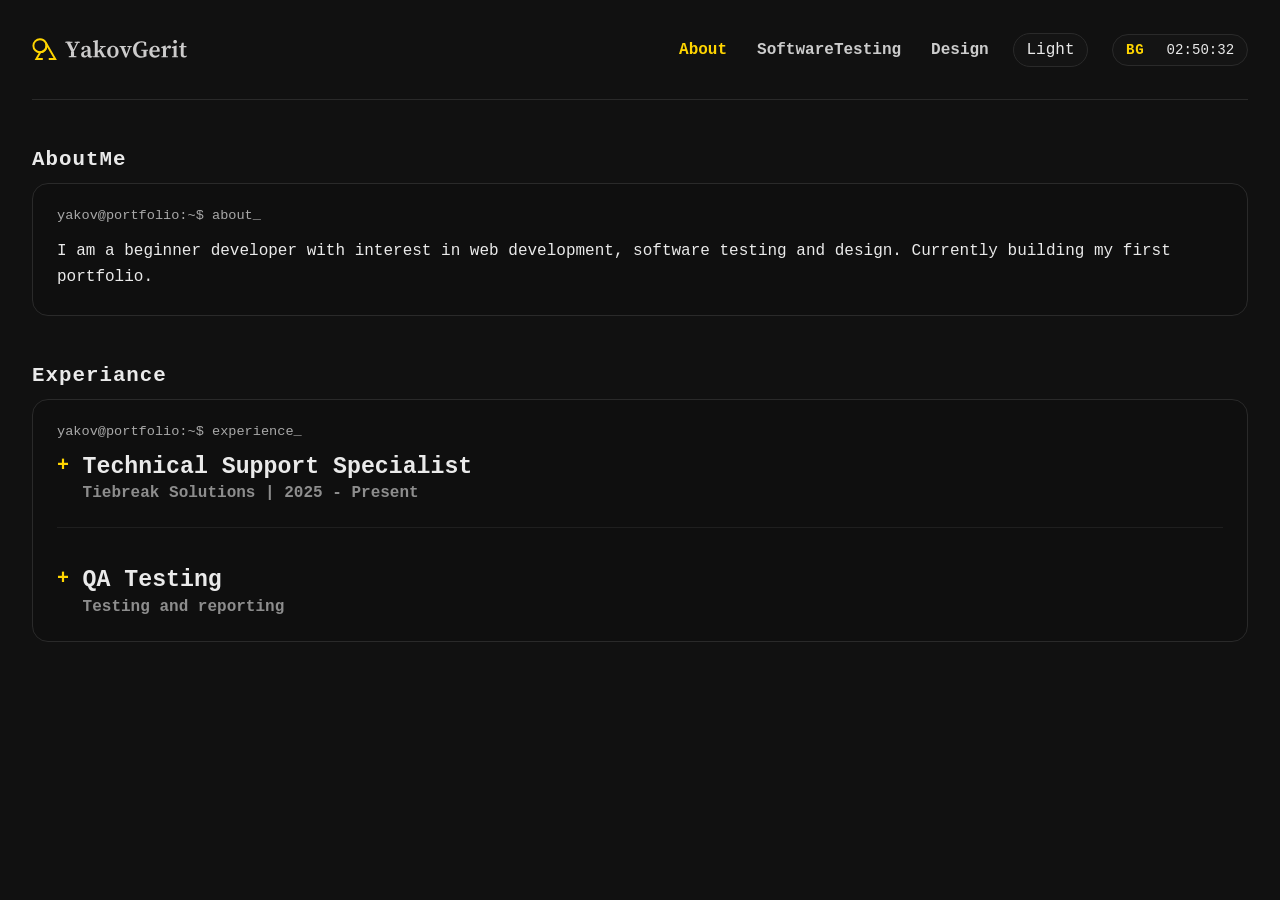
==== index.html @ 54dcd100 "Fix mobile header dropdown breakpoint" ====
<!DOCTYPE html>
<html lang="en">
<head>
    <meta charset="UTF-8">
    <meta name="viewport" content="width=device-width, initial-scale=1.0">
    <title>Yakov Gerrit</title>
    <link rel="stylesheet" href="style.css">
</head>

<body>

<div class="container">

<header>
    <a href="index.html" class="logo" aria-label="Yakov Gerrit home">
        <img src="Logo1.svg" alt="Yakov Gerrit logo" data-theme-logo data-dark-logo="Logo1.svg" data-light-logo="Logo2.svg">
    </a>

    <button class="menu-toggle" type="button" data-menu-toggle aria-expanded="false" aria-label="Open menu">
        <span></span>
        <span></span>
        <span></span>
    </button>

    <nav data-mobile-nav>
        <a href="index.html" class="is-active">About</a>
        <a href="softwaretesting.html">SoftwareTesting</a>
        <a href="#">Design</a>
        <button class="theme-toggle nav-theme-toggle" type="button" data-theme-toggle aria-label="Toggle light mode">Light</button>
    </nav>

    <button class="theme-toggle desktop-theme-toggle" type="button" data-theme-toggle aria-label="Toggle light mode">Light</button>

    <div class="header-clock" data-bulgaria-clock>
        <span class="clock-label">BG</span>
        <span class="clock-time">--:--:--</span>
    </div>
</header>


<section class="about">
    <h2>AboutMe</h2>

    <div class="card">
        <p>
            I am a beginner developer with interest in web development,
            software testing and design. Currently building my first portfolio.
        </p>
    </div>
</section>


<section class="experience">
    <h2>Experiance</h2>

    <div class="card">
        <div class="exp-item">
            <div class="exp-header">
                <span class="exp-toggle">+</span>
                <div class="exp-heading">
                    <div class="exp-role">Technical Support Specialist</div>
                    <div class="exp-meta">Tiebreak Solutions | 2025 - Present</div>
                </div>
            </div>
            <div class="exp-content">
                <p>Worked on UI improvements</p>
                <p>Used HTML, CSS, JavaScript</p>
            </div>
        </div>

        <div class="exp-item">
            <div class="exp-header">
                <span class="exp-toggle">+</span>
                <div class="exp-heading">
                    <div class="exp-role">QA Testing</div>
                    <div class="exp-meta">Testing and reporting</div>
                </div>
            </div>
            <div class="exp-content">
                <p>Manual and automated testing</p>
                <p>Bug tracking and reporting</p>
            </div>
        </div>

    </div>
</section>

</div>

<script src="script.js"></script>

</body>
</html>
---- style.css ----
/* THEME */

:root{
    --bg:#111;
    --text:#eaeaea;
    --text-soft:#ccc;
    --accent:#ffd500;
    --border:#2a2a2a;
    --border-soft:#1f1f1f;
    --surface:#0f0f0f;
    --surface-2:#101010;
    --surface-3:#121212;
    --surface-4:#131313;
    --surface-5:#141414;
    --surface-6:#151515;
    --surface-7:#16191f;
    --overlay:rgba(0, 0, 0, 0.75);
    --clock-text:#cfcfcf;
    --repo-soft:#d6d6d6;
    --repo-muted:#8d8d8d;
    --code-text:#b8bec9;
    --code-line:#5f6673;
    --code-comment:#6a717d;
}

body.light-mode{
    --bg:#f7f5ef;
    --text:#171717;
    --text-soft:#3f3f3f;
    --accent:#ff9100;
    --border:#d8d1c3;
    --border-soft:#e5ddd0;
    --surface:#ffffff;
    --surface-2:#fffdf8;
    --surface-3:#f1e8da;
    --surface-4:#faf6ee;
    --surface-5:#f6f1e8;
    --surface-6:#f3ede2;
    --surface-7:#f1eadf;
    --overlay:rgba(245, 240, 230, 0.55);
    --clock-text:#3d3d3d;
    --repo-soft:#3b3b3b;
    --repo-muted:#666;
    --code-text:#2c2c2c;
    --code-line:#8b8b8b;
    --code-comment:#7a7a7a;
}

/* BODY */

body{
    font-family:"Courier New", monospace;
    background:var(--bg);
    color:var(--text);
    margin:0;
}

/* CONTAINER */

.container{
    max-width:1286px;
    margin:0 auto;
    padding:2rem;
}

/* TYPOGRAPHY */

h2{
    font-size:1.3rem;
    margin-bottom:0.75rem;
    letter-spacing:0.0625rem;
}

p{
    font-size:1rem;
    line-height:1.6;
}

/* HEADER */

header{
    display:grid;
    grid-template-columns:auto 1fr auto auto;
    align-items:center;
    gap:1rem 1.5rem;
    margin-bottom:3rem;
    padding-bottom:2rem;
    border-bottom:1px solid var(--border);
    position:relative;
}

.logo{
    display:inline-flex;
    align-items:center;
    text-decoration:none;
}

.logo img{
    display:block;
    width:14rem;
    max-width:70%;
    height:auto;
}

.nav-theme-toggle{
    display:none;
}

.desktop-theme-toggle{
    display:inline-flex;
    justify-self:end;
}

.menu-toggle{
    display:none;
    padding:0.65rem;
    border:1px solid var(--border);
    border-radius:999px;
    background:var(--surface-5);
    color:var(--text);
    font:inherit;
    cursor:pointer;
    flex-direction:column;
    gap:0.22rem;
}

.menu-toggle:hover{
    color:var(--accent);
}

.menu-toggle span{
    display:block;
    width:1rem;
    height:1.5px;
    background:currentColor;
    border-radius:999px;
}

/* NAVIGATION */

nav{
    display:flex;
    align-items:center;
    justify-self:end;
}

nav a{
    margin-left:1.875rem;
    text-decoration:none;
    color:var(--text-soft);
    font-weight:bold;
    position:relative;
    transition:color 0.2s ease;
}

nav a:hover{
    color:var(--accent);
}

nav a.is-active{
    color:var(--accent);
}

nav a::after{
    content:"";
    position:absolute;
    left:0;
    bottom:-4px;
    width:0%;
    height:2px;
    background:#ffd500;
    background:var(--accent);
    transition:width 0.2s ease;
}

nav a:hover::after{
    width:100%;
}

.header-clock{
    display:inline-flex;
    align-items:center;
    gap:0.6rem;
    padding:0.45rem 0.8rem;
    border:1px solid var(--border);
    border-radius:999px;
    background:var(--surface-5);
    color:var(--clock-text);
    font-size:0.88rem;
    white-space:nowrap;
    justify-self:end;
}

.clock-label{
    color:var(--accent);
    font-weight:bold;
    letter-spacing:0.05rem;
}

.clock-time{
    color:var(--text);
    min-width:5rem;
    text-align:right;
}

.theme-toggle{
    padding:0.45rem 0.8rem;
    border:1px solid var(--border);
    border-radius:999px;
    background:var(--surface-5);
    color:var(--text);
    font:inherit;
    cursor:pointer;
}

.theme-toggle:hover{
    color:var(--accent);
}

/* SECTIONS */

section{
    margin-bottom:3rem;
}

/* CARD (TERMINAL STYLE) */

.card{
    background:var(--surface);
    color:var(--text);
    padding:1.5rem;
    border-radius:1rem;
    width:100%;
    box-sizing:border-box;
    border:1px solid var(--border);
    position:relative;
}

.testing-projects .card{
    background-image:
        radial-gradient(circle at 14% 18%, color-mix(in srgb, var(--accent) 14%, transparent), transparent 22%),
        radial-gradient(circle at 82% 24%, color-mix(in srgb, var(--accent) 10%, transparent), transparent 20%),
        radial-gradient(circle at 68% 82%, color-mix(in srgb, var(--accent) 8%, transparent), transparent 24%),
        linear-gradient(color-mix(in srgb, var(--text) 7%, transparent) 1px, transparent 1px),
        linear-gradient(90deg, color-mix(in srgb, var(--text) 7%, transparent) 1px, transparent 1px);
    background-size:auto, auto, auto, 2.6rem 2.6rem, 2.6rem 2.6rem;
    background-position:0 0, 0 0, 0 0, 0 0, 0 0;
    background-repeat:no-repeat, no-repeat, no-repeat, repeat, repeat;
}

/* TERMINAL DOTS */

.about .card::before,
.experience .card::before,
.terminal-card .card::before{
    display:block;
    color:color-mix(in srgb, var(--text) 70%, transparent);
    font-size:0.85rem;
    margin-bottom:1rem;
}

.about .card::before{
    content:"yakov@portfolio:~$ about";
}

.about .card::after,
.experience .card::after,
.terminal-card .card::after{
    content:"_";
    position:absolute;
    top:1.5rem;
    color:color-mix(in srgb, var(--text) 70%, transparent);
    font-size:0.85rem;
    line-height:1;
    animation:blink-cursor 0.9s steps(1) infinite;
}

.about .card::after{
    left:calc(1.5rem + 24ch);
}

.experience .card::before{
    content:"yakov@portfolio:~$ experience";
}

.experience .card::after{
    left:calc(1.5rem + 29ch);
}

.testing-intro .card::before{
    content:"yakov@portfolio:~$ software-testing";
}

.testing-intro .card::after{
    left:calc(1.5rem + 35ch);
}

.testing-focus .card::before{
    content:"yakov@portfolio:~$ focus";
}

.testing-focus .card::after{
    left:calc(1.5rem + 24ch);
}

.testing-projects .card::before{
    content:"yakov@portfolio:~$ test-projects";
}

.testing-projects .card::after{
    left:calc(1.5rem + 32ch);
}

@keyframes blink-cursor{
    0%, 49%{
        opacity:1;
    }

    50%, 100%{
        opacity:0;
    }
}
/* FIX TEXT SPACING */

.card p{
    margin:0;
}

.card p + p{
    margin-top:0.4rem;
}

/* EXPERIENCE */

.exp-header{
    display:flex;
    align-items:flex-start;
    gap:0.85rem;
    cursor:pointer;
    font-weight:bold;
    margin-top:1rem;
    transition:color 0.2s ease;
}

.exp-header:hover{
    color:var(--accent);
}

.exp-item + .exp-item{
    margin-top:1.5rem;
    padding-top:1.5rem;
    border-top:1px solid var(--border-soft);
}

.testing-projects .exp-item + .exp-item{
    border-top:none;
}

.exp-toggle{
    color:var(--accent);
    font-size:1.25rem;
    line-height:1.1;
    min-width:0.75rem;
}

.exp-heading{
    min-width:0;
}

.exp-role{
    font-size:1.45rem;
    line-height:1.1;
}

.exp-meta{
    margin-top:0.25rem;
    color:var(--repo-muted);
    font-size:1rem;
    line-height:1.2;
}

.exp-content{
    display:none;
    margin-top:0.75rem;
    padding-left:1.6rem;
    font-size:1.05rem;
    color:var(--text-soft);
}

.exp-content p + p{
    margin-top:0.15rem;
}

.exp-item.is-open .exp-content{
    display:block;
}

.info-block + .info-block{
    margin-top:1.25rem;
    padding-top:1.25rem;
    border-top:1px solid #1f1f1f;
}

.info-title{
    color:var(--accent);
    font-size:1.15rem;
    margin-bottom:0.45rem;
    font-weight:bold;
}

.repo-showcase{
    margin-top:0.5rem;
    margin-bottom:2rem;
    border:1px solid var(--border);
    border-radius:0.9rem;
    overflow:hidden;
    background:var(--surface-2);
}


.repo-topbar{
    display:flex;
    justify-content:space-between;
    align-items:center;
    gap:1rem;
    padding:1rem 1.15rem;
    border-bottom:1px solid var(--border-soft);
    background:var(--surface-6);
}

.repo-name{
    font-size:1.15rem;
    font-weight:bold;
    color:var(--accent);
}

.repo-visibility{
    color:var(--repo-muted);
    border:1px solid var(--border);
    border-radius:999px;
    padding:0.2rem 0.65rem;
    font-size:0.8rem;
    text-transform:uppercase;
}

.repo-description,
.repo-tags,
.repo-stats,
.repo-files,
.repo-readme{
    padding-left:1.15rem;
    padding-right:1.15rem;
}

.repo-description{
    margin-top:1rem;
    padding-top:0.85rem;
    padding-bottom:0.45rem;
    color:var(--repo-soft);
}

.repo-tags{
    display:flex;
    flex-wrap:wrap;
    gap:0.55rem;
    margin-top:1rem;
}

.repo-tags span{
    padding:0.28rem 0.7rem;
    border-radius:999px;
    background:var(--surface-5);
    color:#b9b9b9;
    border:1px solid var(--border);
    font-size:0.82rem;
}

.repo-stats{
    display:flex;
    flex-wrap:wrap;
    gap:1rem;
    margin-top:1rem;
    padding-bottom:1rem;
    color:var(--repo-muted);
    border-bottom:1px solid var(--border-soft);
    font-size:0.9rem;
}

.repo-files-title{
    color:var(--text);
    font-weight:bold;
    margin-bottom:0.85rem;
}

.repo-files{
    padding-top:1rem;
    padding-bottom:1rem;
}

.repo-file-group + .repo-file-group{
    margin-top:1rem;
    padding-top:1rem;
    border-top:1px solid var(--border-soft);
}

.repo-file-group-title{
    color:var(--repo-muted);
    font-size:0.82rem;
    text-transform:uppercase;
    letter-spacing:0.06rem;
    margin-bottom:0.65rem;
}

.repo-file-row{
    display:flex;
    justify-content:space-between;
    align-items:flex-start;
    gap:1rem;
    width:100%;
    padding:0.75rem 0;
    border-top:1px solid var(--border-soft);
    background:none;
    color:inherit;
    font:inherit;
    text-align:left;
    cursor:pointer;
    border-left:none;
    border-right:none;
    border-bottom:none;
}

.repo-file-row:first-of-type{
    border-top:none;
    padding-top:0;
}

.repo-file-row:hover .repo-file-name,
.repo-file-row:hover .repo-file-note{
    color:var(--accent);
}

.repo-file-name{
    color:var(--text);
    font-weight:bold;
}

.repo-file-note{
    color:var(--repo-muted);
    text-align:right;
}

.repo-readme{
    padding-top:1rem;
    padding-bottom:1.15rem;
    border-top:1px solid var(--border-soft);
    background:var(--surface-3);
}

.repo-readme p + p{
    margin-top:0.35rem;
}

.code-modal[hidden]{
    display:none;
}

.code-modal{
    position:fixed;
    inset:0;
    z-index:50;
}

.code-modal.is-visible .code-modal-backdrop{
    animation:modal-backdrop-in 0.22s ease-out;
}

.code-modal.is-visible .code-modal-panel{
    animation:modal-panel-in 0.26s ease-out;
}

.code-modal.is-closing .code-modal-backdrop{
    animation:modal-backdrop-out 0.2s ease-in forwards;
}

.code-modal.is-closing .code-modal-panel{
    animation:modal-panel-out 0.22s ease-in forwards;
}

.code-modal-backdrop{
    position:absolute;
    inset:0;
    background:var(--overlay);
    backdrop-filter:blur(3px);
}

.code-modal-panel{
    position:relative;
    z-index:1;
    width:min(1286px, calc(100vw - 2rem));
    max-height:calc(100vh - 2rem);
    margin:1rem auto;
    background:var(--surface-2);
    border:1px solid var(--border);
    border-radius:1rem;
    overflow:hidden;
    display:flex;
    flex-direction:column;
    box-shadow:0 1.5rem 4rem rgba(0, 0, 0, 0.45);
}

@keyframes modal-backdrop-in{
    from{
        opacity:0;
    }

    to{
        opacity:1;
    }
}

@keyframes modal-panel-in{
    from{
        opacity:0;
        transform:translateY(16px) scale(0.985);
    }

    to{
        opacity:1;
        transform:translateY(0) scale(1);
    }
}

@keyframes modal-backdrop-out{
    from{
        opacity:1;
    }

    to{
        opacity:0;
    }
}

@keyframes modal-panel-out{
    from{
        opacity:1;
        transform:translateY(0) scale(1);
    }

    to{
        opacity:0;
        transform:translateY(14px) scale(0.985);
    }
}

.code-modal-header{
    display:flex;
    justify-content:space-between;
    align-items:flex-start;
    gap:1rem;
    padding:1rem 1.15rem;
    border-bottom:1px solid var(--border-soft);
    background:var(--surface-4);
}

.code-modal-kicker{
    color:#7f7f7f;
    font-size:0.78rem;
    text-transform:uppercase;
    letter-spacing:0.08rem;
}

.code-modal-title{
    margin:0.25rem 0 0;
    font-size:1.05rem;
}

.code-modal-close{
    min-width:2.25rem;
    height:2.25rem;
    border-radius:0.6rem;
    border:1px solid var(--border);
    background:var(--surface-6);
    color:var(--text);
    cursor:pointer;
    font:inherit;
}

.code-modal-close:hover{
    color:var(--accent);
    border-color:#4a4a4a;
}

.code-modal-body{
    overflow:auto;
}

.code-modal-main{
    overflow:auto;
    background:var(--surface-2);
}

.code-modal-filebar{
    padding:0.75rem 1.15rem;
    border-bottom:1px solid var(--border-soft);
    color:var(--repo-muted);
    background:var(--surface-7);
    font-size:0.9rem;
}

.code-modal-code{
    padding:0.75rem 0;
    font-family:"Consolas","Courier New",monospace;
    tab-size:4;
    font-size:0.93rem;
}

.code-line{
    display:grid;
    grid-template-columns:2.8rem 1fr;
    gap:1rem;
    padding:0 1.15rem;
    min-height:1.7rem;
    white-space:pre;
}

.code-line-number{
    color:var(--code-line);
    text-align:right;
    user-select:none;
}

.code-line-text{
    color:var(--code-text);
}

.code-token-keyword{
    color:#c586c0;
}

.code-token-type{
    color:#4fc1ff;
}

.code-token-string{
    color:#6a9955;
}

.code-token-comment{
    color:var(--code-comment);
}

.code-token-annotation{
    color:#d7ba7d;
}

.code-token-method{
    color:#4aa5f0;
}

.code-token-number{
    color:#b5cea8;
}

.code-token-xml-tag{
    color:#d19a66;
}

.code-token-xml-attr{
    color:#9cdcfe;
}

.code-token-xml-value{
    color:#ce9178;
}

@media (max-width: 900px){
    .container{
        padding:1.25rem;
    }

    header{
        grid-template-columns:auto 1fr auto;
        align-items:center;
        gap:0.9rem 1rem;
        margin-bottom:2.25rem;
        padding-bottom:1.2rem;
    }

    .logo img{
        width:9.8rem;
        max-width:100%;
    }

    .menu-toggle{
        display:inline-flex;
        align-items:center;
        justify-content:center;
        grid-column:3;
        grid-row:1;
        justify-self:end;
        min-width:2.8rem;
        min-height:2.8rem;
    }

    nav{
        display:none;
        flex-direction:column;
        align-items:flex-start;
        gap:0.4rem;
        padding:0.85rem;
        border:1px solid var(--border);
        border-radius:1.1rem;
        background:var(--surface);
        position:absolute;
        top:calc(100% + 0.55rem);
        left:0;
        right:0;
        width:auto;
        max-width:100%;
        justify-self:stretch;
        z-index:30;
        box-shadow:0 1rem 2.5rem rgba(0, 0, 0, 0.22);
        backdrop-filter:blur(10px);
    }

    nav.is-open{
        display:flex;
    }

    nav a{
        margin-left:0;
        width:100%;
        padding:0.65rem 0.75rem;
        border-radius:0.8rem;
        background:transparent;
        transition:background 0.2s ease, color 0.2s ease;
    }

    nav a:hover,
    nav a:focus-visible{
        background:var(--surface-5);
    }

    .header-clock,
    .nav-theme-toggle{
        font-size:0.82rem;
    }

    .header-clock{
        grid-column:1 / -1;
        grid-row:2;
        justify-self:start;
    }

    .nav-theme-toggle{
        display:inline-flex;
        align-items:center;
        justify-content:center;
        margin-top:0.3rem;
        margin-left:0;
    }

    .desktop-theme-toggle{
        display:none;
    }

    h2{
        font-size:1.2rem;
    }

    .exp-role{
        font-size:1.25rem;
    }

    .exp-header{
        gap:0.75rem;
    }

    .repo-file-row{
        gap:0.75rem;
    }

    .repo-file-note{
        max-width:48%;
    }

    .repo-topbar{
        gap:0.85rem;
    }

    .repo-description,
    .repo-tags,
    .repo-stats,
    .repo-files,
    .repo-readme{
        padding-left:1rem;
        padding-right:1rem;
    }

    .code-modal-panel{
        width:calc(100vw - 1rem);
        max-height:calc(100vh - 1rem);
        margin:0.5rem auto;
        border-radius:0.9rem;
    }
}

@media (max-width: 640px){
    .container{
        padding:1rem 0.85rem;
    }

    h2{
        font-size:1.15rem;
    }

    p{
        font-size:0.95rem;
    }

    header{
        margin-bottom:2rem;
        padding-bottom:1rem;
    }

    nav{
        top:calc(100% + 0.5rem);
        padding:0.8rem;
    }

    nav a{
        font-size:0.92rem;
    }

    .nav-theme-toggle,
    .header-clock{
        padding:0.42rem 0.72rem;
    }

    .card{
        padding:1.1rem;
    }

    section{
        margin-bottom:2rem;
    }

    .about .card::before,
    .experience .card::before,
    .terminal-card .card::before{
        font-size:0.78rem;
        margin-bottom:0.85rem;
    }

    .about .card::after,
    .experience .card::after,
    .terminal-card .card::after{
        display:none;
    }

    .about .card::after{
        left:calc(1.1rem + 24ch);
    }

    .experience .card::after{
        left:calc(1.1rem + 29ch);
    }

    .testing-intro .card::after{
        left:calc(1.1rem + 35ch);
    }

    .testing-focus .card::after{
        left:calc(1.1rem + 24ch);
    }

    .testing-projects .card::after{
        left:calc(1.1rem + 32ch);
    }

    .repo-topbar{
        flex-direction:column;
        align-items:flex-start;
    }

    .repo-description,
    .repo-tags,
    .repo-stats,
    .repo-files,
    .repo-readme{
        padding-left:0.9rem;
        padding-right:0.9rem;
    }

    .repo-stats{
        gap:0.55rem;
        flex-direction:column;
        font-size:0.86rem;
    }

    .repo-file-row{
        flex-direction:column;
        align-items:flex-start;
        padding:0.65rem 0;
    }

    .repo-file-note{
        max-width:none;
        text-align:left;
    }

    .exp-header{
        gap:0.65rem;
    }

    .exp-content{
        padding-left:1.2rem;
        font-size:0.98rem;
    }

    .code-modal-header{
        padding:0.85rem 0.9rem;
    }

    .code-modal-title{
        font-size:0.98rem;
    }

    .code-modal-close{
        min-width:2rem;
        height:2rem;
    }

    .code-modal-filebar{
        padding:0.65rem 0.9rem;
        font-size:0.82rem;
    }

    .code-modal-code{
        font-size:0.82rem;
    }

    .code-line{
        grid-template-columns:2.2rem 1fr;
        gap:0.75rem;
        padding:0 0.8rem;
    }
}

@media (max-width: 480px){
    .container{
        padding:0.85rem 0.7rem 1.2rem;
    }

    .logo img{
        width:8.4rem;
    }

    .menu-toggle{
        min-width:2.55rem;
        min-height:2.55rem;
        padding:0.55rem;
    }

    nav{
        border-radius:0.85rem;
    }

    h2{
        font-size:1.05rem;
        letter-spacing:0.04rem;
    }

    p{
        font-size:0.92rem;
        line-height:1.55;
    }

    .exp-role{
        font-size:1.08rem;
    }

    .exp-meta{
        font-size:0.9rem;
    }

    .repo-name{
        font-size:1rem;
    }

    .repo-tags{
        gap:0.45rem;
    }

    .repo-tags span{
        font-size:0.75rem;
        padding:0.24rem 0.58rem;
    }

    .repo-files-title{
        margin-bottom:0.7rem;
    }

    .repo-file-group-title{
        font-size:0.76rem;
    }

    .code-modal-panel{
        width:calc(100vw - 0.5rem);
        max-height:calc(100vh - 0.5rem);
        margin:0.25rem auto;
        border-radius:0.7rem;
    }

    .code-modal-body{
        max-height:calc(100vh - 8rem);
    }

    .code-modal-code{
        font-size:0.76rem;
    }

    .code-line{
        grid-template-columns:2rem 1fr;
        gap:0.6rem;
        padding:0 0.65rem;
    }
}
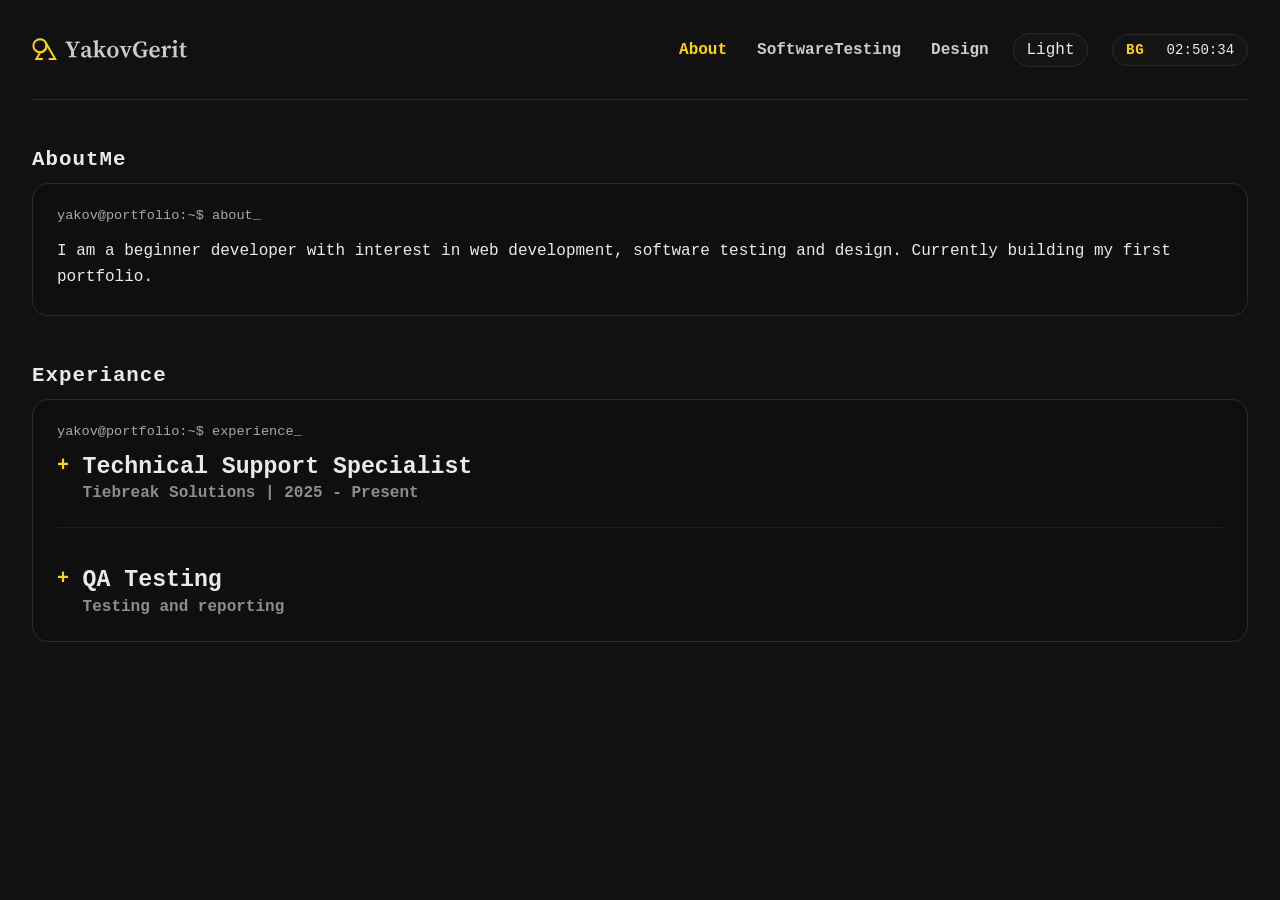
==== commit 221eba48: "Bust cached assets for live site" ====
--- a/index.html
+++ b/index.html
@@ -4,7 +4,7 @@
     <meta charset="UTF-8">
     <meta name="viewport" content="width=device-width, initial-scale=1.0">
     <title>Yakov Gerrit</title>
-    <link rel="stylesheet" href="style.css">
+    <link rel="stylesheet" href="style.css?v=20260405">
 </head>
 
 <body>
@@ -87,7 +87,7 @@
 
 </div>
 
-<script src="script.js"></script>
+<script src="script.js?v=20260405"></script>
 
 </body>
 </html>
--- a/style.css
+++ b/style.css
@@ -860,8 +860,8 @@
         margin-left:0;
     }
 
-    .desktop-theme-toggle{
-        display:none;
+    header > .desktop-theme-toggle{
+        display:none !important;
     }
 
     h2{
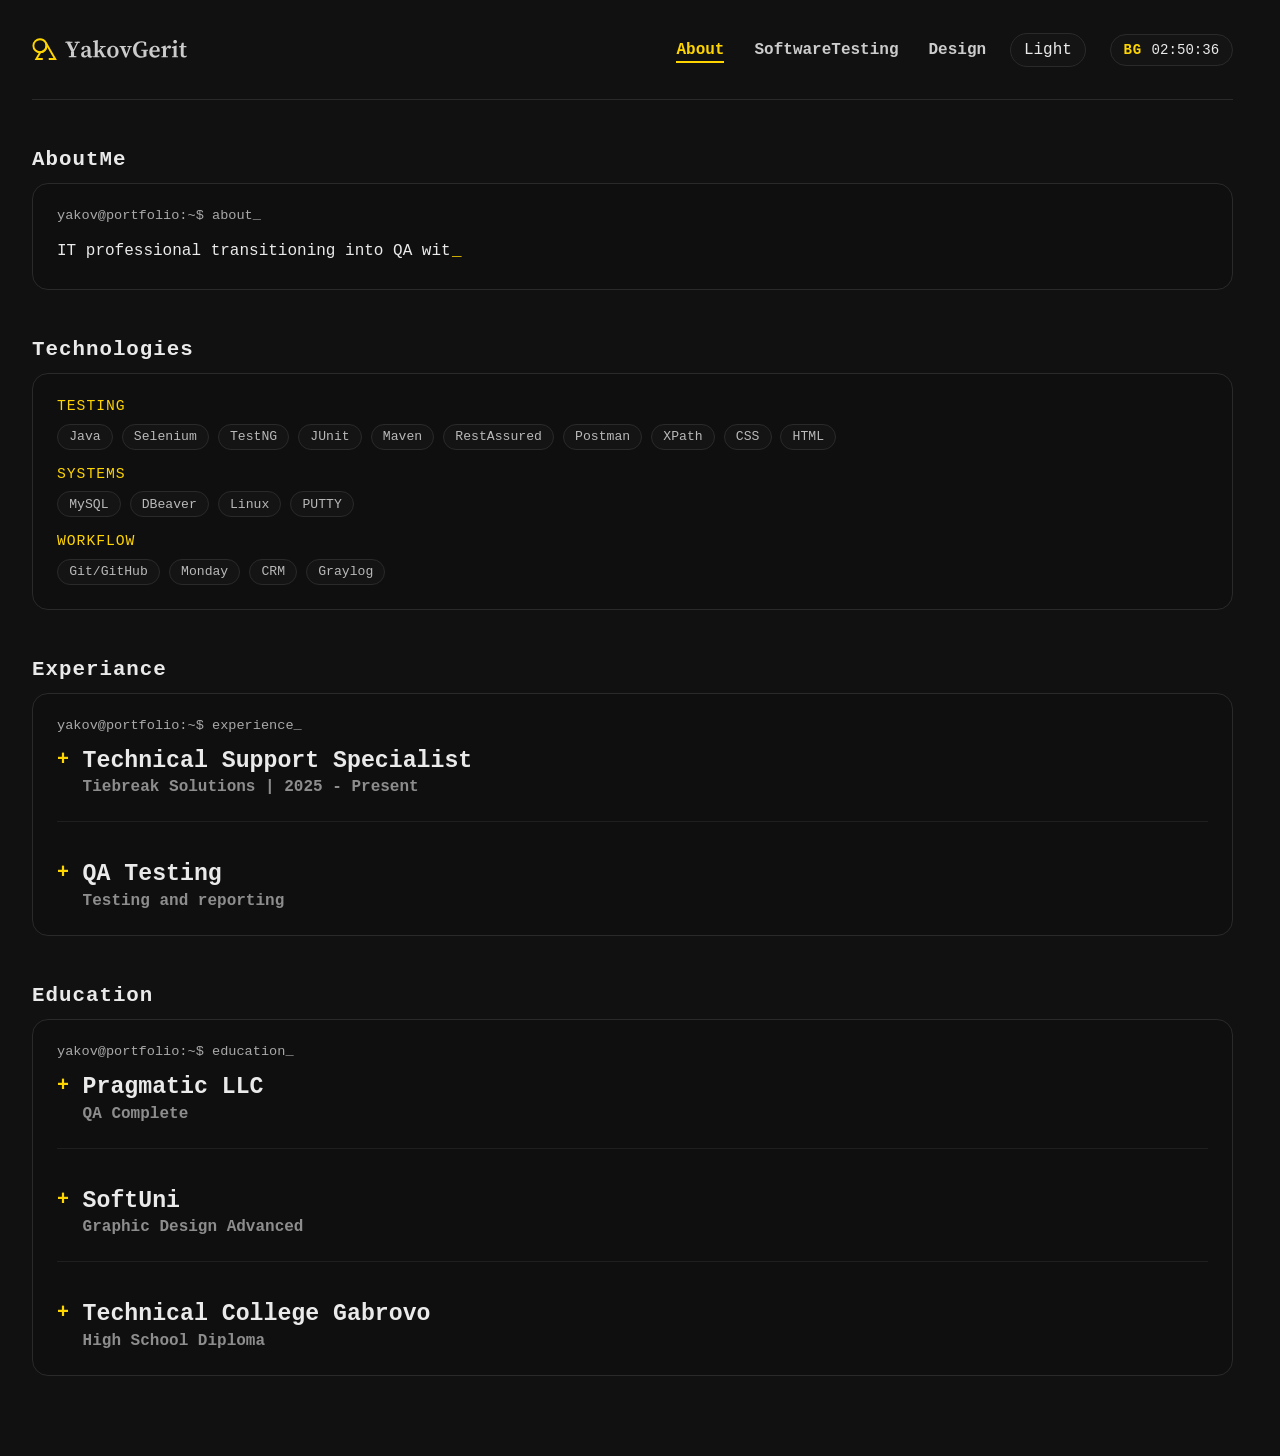
==== commit 3a22c9ff: "Add bunch of stuff" ====
--- a/index.html
+++ b/index.html
@@ -25,7 +25,7 @@
     <nav data-mobile-nav>
         <a href="index.html" class="is-active">About</a>
         <a href="softwaretesting.html">SoftwareTesting</a>
-        <a href="#">Design</a>
+        <a href="design.html">Design</a>
         <button class="theme-toggle nav-theme-toggle" type="button" data-theme-toggle aria-label="Toggle light mode">Light</button>
     </nav>
 
@@ -43,9 +43,51 @@
 
     <div class="card">
         <p>
-            I am a beginner developer with interest in web development,
-            software testing and design. Currently building my first portfolio.
+            IT professional transitioning into QA with a strong focus on system thinking, root cause analysis, and improving reliability through better testing practices.
+
         </p>
+    </div>
+</section>
+
+<section class="technologies">
+    <h2>Technologies</h2>
+
+    <div class="card">
+        <div class="tech-group">
+            <div class="tech-label">Testing</div>
+            <div class="tech-tags">
+                <span>Java</span>
+                <span>Selenium</span>
+                <span>TestNG</span>
+                <span>JUnit</span>
+                <span>Maven</span>
+                <span>RestAssured</span>
+                <span>Postman</span>
+                <span>XPath</span>
+                <span>CSS</span>
+                <span>HTML</span>
+            </div>
+        </div>
+
+        <div class="tech-group">
+            <div class="tech-label">Systems</div>
+            <div class="tech-tags">
+                <span>MySQL</span>
+                <span>DBeaver</span>
+                <span>Linux</span>
+                <span>PUTTY</span>
+            </div>
+        </div>
+
+        <div class="tech-group">
+            <div class="tech-label">Workflow</div>
+            <div class="tech-tags">
+                <span>Git/GitHub</span>
+                <span>Monday</span>
+                <span>CRM</span>
+                <span>Graylog</span>
+            </div>
+        </div>
     </div>
 </section>
 
@@ -63,8 +105,16 @@
                 </div>
             </div>
             <div class="exp-content">
-                <p>Worked on UI improvements</p>
-                <p>Used HTML, CSS, JavaScript</p>
+                <ul class="exp-list">
+                    <li>Restructured issue escalation process to the dev team using a more technical, structured approach.</li>
+                    <li>Improved clarity and quality of bug reports, helping drive faster resolution cycles.</li>
+                    <li>Created onboarding documentation for new team members, reducing ramp-up time.</li>
+                    <li>Optimized ticket handling by prioritizing issues based on impact and urgency.</li>
+                    <li>Distributed workload across the team to improve response time and efficiency.</li>
+                    <li>Performed log analysis, system monitoring, and issue diagnosis.</li>
+                    <li>Documented reproducible steps and supported root cause analysis.</li>
+                    <li>Worked closely with QA and developers to validate fixes and retest releases.</li>
+                </ul>
             </div>
         </div>
 
@@ -85,6 +135,77 @@
     </div>
 </section>
 
+<section class="education">
+    <h2>Education</h2>
+
+    <div class="card">
+        <div class="exp-item">
+            <div class="exp-header">
+                <span class="exp-toggle">+</span>
+                <div class="exp-heading">
+                    <div class="exp-role">Pragmatic LLC</div>
+                    <div class="exp-meta">QA Complete</div>
+                </div>
+            </div>
+            <div class="exp-content">
+                <ul class="exp-list">
+                    <li>Designed and executed manual test cases based on functional and nonfunctional requirements.</li>
+                    <li>Created and ran automated UI tests using Java, Selenium, TestNG, and JUnit.</li>
+                    <li>Performed API testing using Postman and RestAssured, verifying response structures, status codes, and error handling.</li>
+                    <li>Practiced basic MySQL queries to retrieve and inspect data for testing purposes.</li>
+                    <li>Gained introductory experience with BDD concepts and Cucumber for behavior-driven testing scenarios.</li>
+                    <li>Used Linux for file navigation, viewing logs, and checking application/service status during testing.</li>
+                    <li>Logged and tracked defects using Jira.</li>
+                    <li>Applied version control through Git/GitHub for managing test scripts and documentation.</li>
+                </ul>
+                <button class="certificate-trigger" type="button" data-image-modal-target="qa-complete-certificate.jpeg" data-image-modal-label="QA Complete Certificate">
+                    <img src="qa-complete-certificate.jpeg" alt="QA Complete certificate preview">
+                    <span>Open Certificate</span>
+                </button>
+            </div>
+        </div>
+
+        <div class="exp-item">
+            <div class="exp-header">
+                <span class="exp-toggle">+</span>
+                <div class="exp-heading">
+                    <div class="exp-role">SoftUni</div>
+                    <div class="exp-meta">Graphic Design Advanced</div>
+                </div>
+            </div>
+            <div class="exp-content">
+                <p>Graphic Design Advanced</p>
+            </div>
+        </div>
+
+        <div class="exp-item">
+            <div class="exp-header">
+                <span class="exp-toggle">+</span>
+                <div class="exp-heading">
+                    <div class="exp-role">Technical College Gabrovo</div>
+                    <div class="exp-meta">High School Diploma</div>
+                </div>
+            </div>
+            <div class="exp-content">
+                <p>High School Diploma</p>
+            </div>
+        </div>
+    </div>
+</section>
+
+</div>
+
+<div class="image-modal" id="image-modal" hidden>
+    <div class="image-modal-backdrop" data-close-image-modal></div>
+    <div class="image-modal-panel" role="dialog" aria-modal="true" aria-labelledby="image-modal-title">
+        <div class="image-modal-header">
+            <h3 class="image-modal-title" id="image-modal-title">Certificate</h3>
+            <button class="image-modal-close" type="button" aria-label="Close certificate preview" data-close-image-modal>X</button>
+        </div>
+        <div class="image-modal-body">
+            <img id="image-modal-view" src="" alt="">
+        </div>
+    </div>
 </div>
 
 <script src="script.js?v=20260405"></script>
--- a/style.css
+++ b/style.css
@@ -21,13 +21,14 @@
     --code-text:#b8bec9;
     --code-line:#5f6673;
     --code-comment:#6a717d;
+    --file-icon:url("Icon_Dark.svg");
 }
 
 body.light-mode{
     --bg:#f7f5ef;
     --text:#171717;
     --text-soft:#3f3f3f;
-    --accent:#ff9100;
+    --accent:#ff7b00;
     --border:#d8d1c3;
     --border-soft:#e5ddd0;
     --surface:#ffffff;
@@ -44,6 +45,7 @@
     --code-text:#2c2c2c;
     --code-line:#8b8b8b;
     --code-comment:#7a7a7a;
+    --file-icon:url("Icon_Light.svg");
 }
 
 /* BODY */
@@ -53,6 +55,10 @@
     background:var(--bg);
     color:var(--text);
     margin:0;
+}
+
+html{
+    scrollbar-gutter:stable;
 }
 
 /* CONTAINER */
@@ -173,7 +179,12 @@
     transition:width 0.2s ease;
 }
 
-nav a:hover::after{
+nav a:hover::after,
+nav a:focus-visible::after{
+    width:0%;
+}
+
+nav a.is-active::after{
     width:100%;
 }
 
@@ -199,7 +210,7 @@
 
 .clock-time{
     color:var(--text);
-    min-width:5rem;
+    min-width:2rem;
     text-align:right;
 }
 
@@ -251,6 +262,7 @@
 /* TERMINAL DOTS */
 
 .about .card::before,
+.education .card::before,
 .experience .card::before,
 .terminal-card .card::before{
     display:block;
@@ -263,7 +275,12 @@
     content:"yakov@portfolio:~$ about";
 }
 
+.education .card::before{
+    content:"yakov@portfolio:~$ education";
+}
+
 .about .card::after,
+.education .card::after,
 .experience .card::after,
 .terminal-card .card::after{
     content:"_";
@@ -279,6 +296,10 @@
     left:calc(1.5rem + 24ch);
 }
 
+.education .card::after{
+    left:calc(1.5rem + 28ch);
+}
+
 .experience .card::before{
     content:"yakov@portfolio:~$ experience";
 }
@@ -293,6 +314,22 @@
 
 .testing-intro .card::after{
     left:calc(1.5rem + 35ch);
+}
+
+.design-intro .card::before{
+    content:"yakov@portfolio:~$ design";
+}
+
+.design-intro .card::after{
+    left:calc(1.5rem + 25ch);
+}
+
+.design-gallery .card::before{
+    content:"yakov@portfolio:~$ selected-work";
+}
+
+.design-gallery .card::after{
+    left:calc(1.5rem + 32ch);
 }
 
 .testing-focus .card::before{
@@ -328,6 +365,45 @@
 
 .card p + p{
     margin-top:0.4rem;
+}
+
+.tech-group + .tech-group{
+    margin-top:1rem;
+}
+
+.tech-label{
+    color:var(--accent);
+    font-size:0.92rem;
+    margin-bottom:0.6rem;
+    text-transform:uppercase;
+    letter-spacing:0.06rem;
+}
+
+.tech-tags{
+    display:flex;
+    flex-wrap:wrap;
+    gap:0.55rem;
+}
+
+.tech-tags span{
+    padding:0.28rem 0.7rem;
+    border-radius:999px;
+    background:var(--surface-5);
+    color:#b9b9b9;
+    border:1px solid var(--border);
+    font-size:0.82rem;
+}
+
+.typing-text{
+    white-space:pre-wrap;
+}
+
+.typing-text.is-typing::after{
+    content:"_";
+    display:inline-block;
+    margin-left:0.08rem;
+    color:var(--accent);
+    animation:blink-cursor 0.95s steps(1, end) infinite;
 }
 
 /* EXPERIENCE */
@@ -391,8 +467,51 @@
     margin-top:0.15rem;
 }
 
+.exp-list{
+    margin:0;
+    padding-left:1.2rem;
+}
+
+.exp-list li + li{
+    margin-top:0.35rem;
+}
+
 .exp-item.is-open .exp-content{
     display:block;
+}
+
+.certificate-trigger{
+    margin-top:0.9rem;
+    padding:0.7rem;
+    width:min(16rem, 100%);
+    border:1px solid var(--border);
+    border-radius:0.9rem;
+    background:var(--surface-5);
+    color:var(--text);
+    cursor:pointer;
+    display:flex;
+    flex-direction:column;
+    gap:0.6rem;
+    text-align:left;
+    font:inherit;
+}
+
+.certificate-trigger:hover{
+    border-color:color-mix(in srgb, var(--accent) 45%, var(--border));
+    color:var(--accent);
+}
+
+.certificate-trigger img{
+    display:block;
+    width:100%;
+    height:auto;
+    border-radius:0.5rem;
+    border:1px solid var(--border-soft);
+}
+
+.certificate-trigger span{
+    font-size:0.88rem;
+    font-weight:bold;
 }
 
 .info-block + .info-block{
@@ -542,11 +661,32 @@
 .repo-file-name{
     color:var(--text);
     font-weight:bold;
+    display:inline-flex;
+    align-items:center;
+    gap:0.45rem;
+    font-size:0.94rem;
 }
 
 .repo-file-note{
     color:var(--repo-muted);
     text-align:right;
+    font-size:0.9rem;
+}
+
+.repo-file-icon{
+    width:0.95rem;
+    height:0.95rem;
+    display:inline-block;
+    flex:0 0 auto;
+    background-image:var(--file-icon);
+    background-size:contain;
+    background-repeat:no-repeat;
+    background-position:center;
+    opacity:0.9;
+}
+
+.repo-file-icon-xml{
+    transform:scale(0.96);
 }
 
 .repo-readme{
@@ -560,6 +700,77 @@
     margin-top:0.35rem;
 }
 
+.design-grid{
+    display:grid;
+    grid-template-columns:repeat(12, minmax(0, 1fr));
+    gap:1rem;
+}
+
+.design-tile{
+    grid-column:span 4;
+    margin:0;
+    display:flex;
+    flex-direction:column;
+    gap:0.8rem;
+}
+
+.design-tile-large{
+    grid-column:span 8;
+}
+
+.design-tile-wide{
+    grid-column:span 8;
+}
+
+.design-art{
+    position:relative;
+    min-height:13rem;
+    border-radius:0.9rem;
+    border:1px solid var(--border);
+    overflow:hidden;
+    background:
+        linear-gradient(135deg, color-mix(in srgb, var(--accent) 16%, transparent), transparent 55%),
+        radial-gradient(circle at top right, color-mix(in srgb, var(--accent) 12%, transparent), transparent 32%),
+        linear-gradient(180deg, var(--surface-4), var(--surface-6));
+}
+
+.design-art::before{
+    content:"";
+    position:absolute;
+    inset:0;
+    background-image:
+        linear-gradient(color-mix(in srgb, var(--text) 7%, transparent) 1px, transparent 1px),
+        linear-gradient(90deg, color-mix(in srgb, var(--text) 7%, transparent) 1px, transparent 1px);
+    background-size:1.6rem 1.6rem;
+    opacity:0.55;
+}
+
+.design-art-1{
+    min-height:18rem;
+}
+
+.design-art-4{
+    min-height:11rem;
+}
+
+.design-tile figcaption{
+    display:flex;
+    justify-content:space-between;
+    gap:0.8rem;
+    align-items:flex-start;
+}
+
+.design-title{
+    color:var(--text);
+    font-weight:bold;
+}
+
+.design-note{
+    color:var(--repo-muted);
+    font-size:0.88rem;
+    text-align:right;
+}
+
 .code-modal[hidden]{
     display:none;
 }
@@ -570,27 +781,11 @@
     z-index:50;
 }
 
-.code-modal.is-visible .code-modal-backdrop{
-    animation:modal-backdrop-in 0.22s ease-out;
-}
-
-.code-modal.is-visible .code-modal-panel{
-    animation:modal-panel-in 0.26s ease-out;
-}
-
-.code-modal.is-closing .code-modal-backdrop{
-    animation:modal-backdrop-out 0.2s ease-in forwards;
-}
-
-.code-modal.is-closing .code-modal-panel{
-    animation:modal-panel-out 0.22s ease-in forwards;
-}
-
 .code-modal-backdrop{
     position:absolute;
     inset:0;
     background:var(--overlay);
-    backdrop-filter:blur(3px);
+    backdrop-filter:blur(1.5px);
 }
 
 .code-modal-panel{
@@ -608,50 +803,6 @@
     box-shadow:0 1.5rem 4rem rgba(0, 0, 0, 0.45);
 }
 
-@keyframes modal-backdrop-in{
-    from{
-        opacity:0;
-    }
-
-    to{
-        opacity:1;
-    }
-}
-
-@keyframes modal-panel-in{
-    from{
-        opacity:0;
-        transform:translateY(16px) scale(0.985);
-    }
-
-    to{
-        opacity:1;
-        transform:translateY(0) scale(1);
-    }
-}
-
-@keyframes modal-backdrop-out{
-    from{
-        opacity:1;
-    }
-
-    to{
-        opacity:0;
-    }
-}
-
-@keyframes modal-panel-out{
-    from{
-        opacity:1;
-        transform:translateY(0) scale(1);
-    }
-
-    to{
-        opacity:0;
-        transform:translateY(14px) scale(0.985);
-    }
-}
-
 .code-modal-header{
     display:flex;
     justify-content:space-between;
@@ -712,6 +863,80 @@
     font-family:"Consolas","Courier New",monospace;
     tab-size:4;
     font-size:0.93rem;
+}
+
+.image-modal[hidden]{
+    display:none;
+}
+
+.image-modal{
+    position:fixed;
+    inset:0;
+    z-index:55;
+}
+
+.image-modal-backdrop{
+    position:absolute;
+    inset:0;
+    background:var(--overlay);
+    backdrop-filter:blur(1.5px);
+}
+
+.image-modal-panel{
+    position:relative;
+    z-index:1;
+    width:min(1000px, calc(100vw - 2rem));
+    max-height:calc(100vh - 2rem);
+    margin:1rem auto;
+    background:var(--surface-2);
+    border:1px solid var(--border);
+    border-radius:1rem;
+    overflow:hidden;
+    display:flex;
+    flex-direction:column;
+}
+
+.image-modal-header{
+    display:flex;
+    justify-content:space-between;
+    align-items:center;
+    gap:1rem;
+    padding:1rem 1.15rem;
+    border-bottom:1px solid var(--border-soft);
+    background:var(--surface-4);
+}
+
+.image-modal-title{
+    margin:0;
+    font-size:1rem;
+}
+
+.image-modal-close{
+    min-width:2.25rem;
+    height:2.25rem;
+    border-radius:0.6rem;
+    border:1px solid var(--border);
+    background:var(--surface-6);
+    color:var(--text);
+    cursor:pointer;
+    font:inherit;
+}
+
+.image-modal-close:hover{
+    color:var(--accent);
+}
+
+.image-modal-body{
+    padding:1rem;
+    overflow:auto;
+}
+
+.image-modal-body img{
+    display:block;
+    width:100%;
+    height:auto;
+    border-radius:0.7rem;
+    border:1px solid var(--border-soft);
 }
 
 .code-line{
@@ -820,7 +1045,7 @@
         justify-self:stretch;
         z-index:30;
         box-shadow:0 1rem 2.5rem rgba(0, 0, 0, 0.22);
-        backdrop-filter:blur(10px);
+        backdrop-filter:blur(3px);
     }
 
     nav.is-open{
@@ -850,6 +1075,7 @@
         grid-column:1 / -1;
         grid-row:2;
         justify-self:start;
+        display:none;
     }
 
     .nav-theme-toggle{
@@ -882,6 +1108,7 @@
 
     .repo-file-note{
         max-width:48%;
+        font-size:0.86rem;
     }
 
     .repo-topbar{
@@ -903,6 +1130,23 @@
         margin:0.5rem auto;
         border-radius:0.9rem;
     }
+
+    .image-modal-panel{
+        width:calc(100vw - 1rem);
+        max-height:calc(100vh - 1rem);
+        margin:0.5rem auto;
+        border-radius:0.9rem;
+    }
+
+    .design-grid{
+        grid-template-columns:repeat(8, minmax(0, 1fr));
+    }
+
+    .design-tile,
+    .design-tile-large,
+    .design-tile-wide{
+        grid-column:span 4;
+    }
 }
 
 @media (max-width: 640px){
@@ -941,11 +1185,21 @@
         padding:1.1rem;
     }
 
+    .tech-tags{
+        gap:0.45rem;
+    }
+
+    .tech-tags span{
+        font-size:0.78rem;
+        padding:0.24rem 0.58rem;
+    }
+
     section{
         margin-bottom:2rem;
     }
 
     .about .card::before,
+    .education .card::before,
     .experience .card::before,
     .terminal-card .card::before{
         font-size:0.78rem;
@@ -953,6 +1207,7 @@
     }
 
     .about .card::after,
+    .education .card::after,
     .experience .card::after,
     .terminal-card .card::after{
         display:none;
@@ -960,6 +1215,10 @@
 
     .about .card::after{
         left:calc(1.1rem + 24ch);
+    }
+
+    .education .card::after{
+        left:calc(1.1rem + 28ch);
     }
 
     .experience .card::after{
@@ -998,6 +1257,33 @@
         font-size:0.86rem;
     }
 
+    .design-grid{
+        grid-template-columns:1fr;
+        gap:0.9rem;
+    }
+
+    .design-tile,
+    .design-tile-large,
+    .design-tile-wide{
+        grid-column:auto;
+    }
+
+    .design-art,
+    .design-art-1,
+    .design-art-4{
+        min-height:11rem;
+    }
+
+    .design-tile figcaption{
+        flex-direction:column;
+        gap:0.25rem;
+    }
+
+    .design-note{
+        text-align:left;
+        font-size:0.82rem;
+    }
+
     .repo-file-row{
         flex-direction:column;
         align-items:flex-start;
@@ -1007,6 +1293,11 @@
     .repo-file-note{
         max-width:none;
         text-align:left;
+        font-size:0.84rem;
+    }
+
+    .repo-file-name{
+        font-size:0.9rem;
     }
 
     .exp-header{
@@ -1038,6 +1329,14 @@
 
     .code-modal-code{
         font-size:0.82rem;
+    }
+
+    .image-modal-header{
+        padding:0.85rem 0.9rem;
+    }
+
+    .image-modal-body{
+        padding:0.8rem;
     }
 
     .code-line{
@@ -1090,6 +1389,10 @@
 
     .repo-tags{
         gap:0.45rem;
+    }
+
+    .tech-label{
+        font-size:0.84rem;
     }
 
     .repo-tags span{
@@ -1112,6 +1415,13 @@
         border-radius:0.7rem;
     }
 
+    .image-modal-panel{
+        width:calc(100vw - 0.5rem);
+        max-height:calc(100vh - 0.5rem);
+        margin:0.25rem auto;
+        border-radius:0.7rem;
+    }
+
     .code-modal-body{
         max-height:calc(100vh - 8rem);
     }
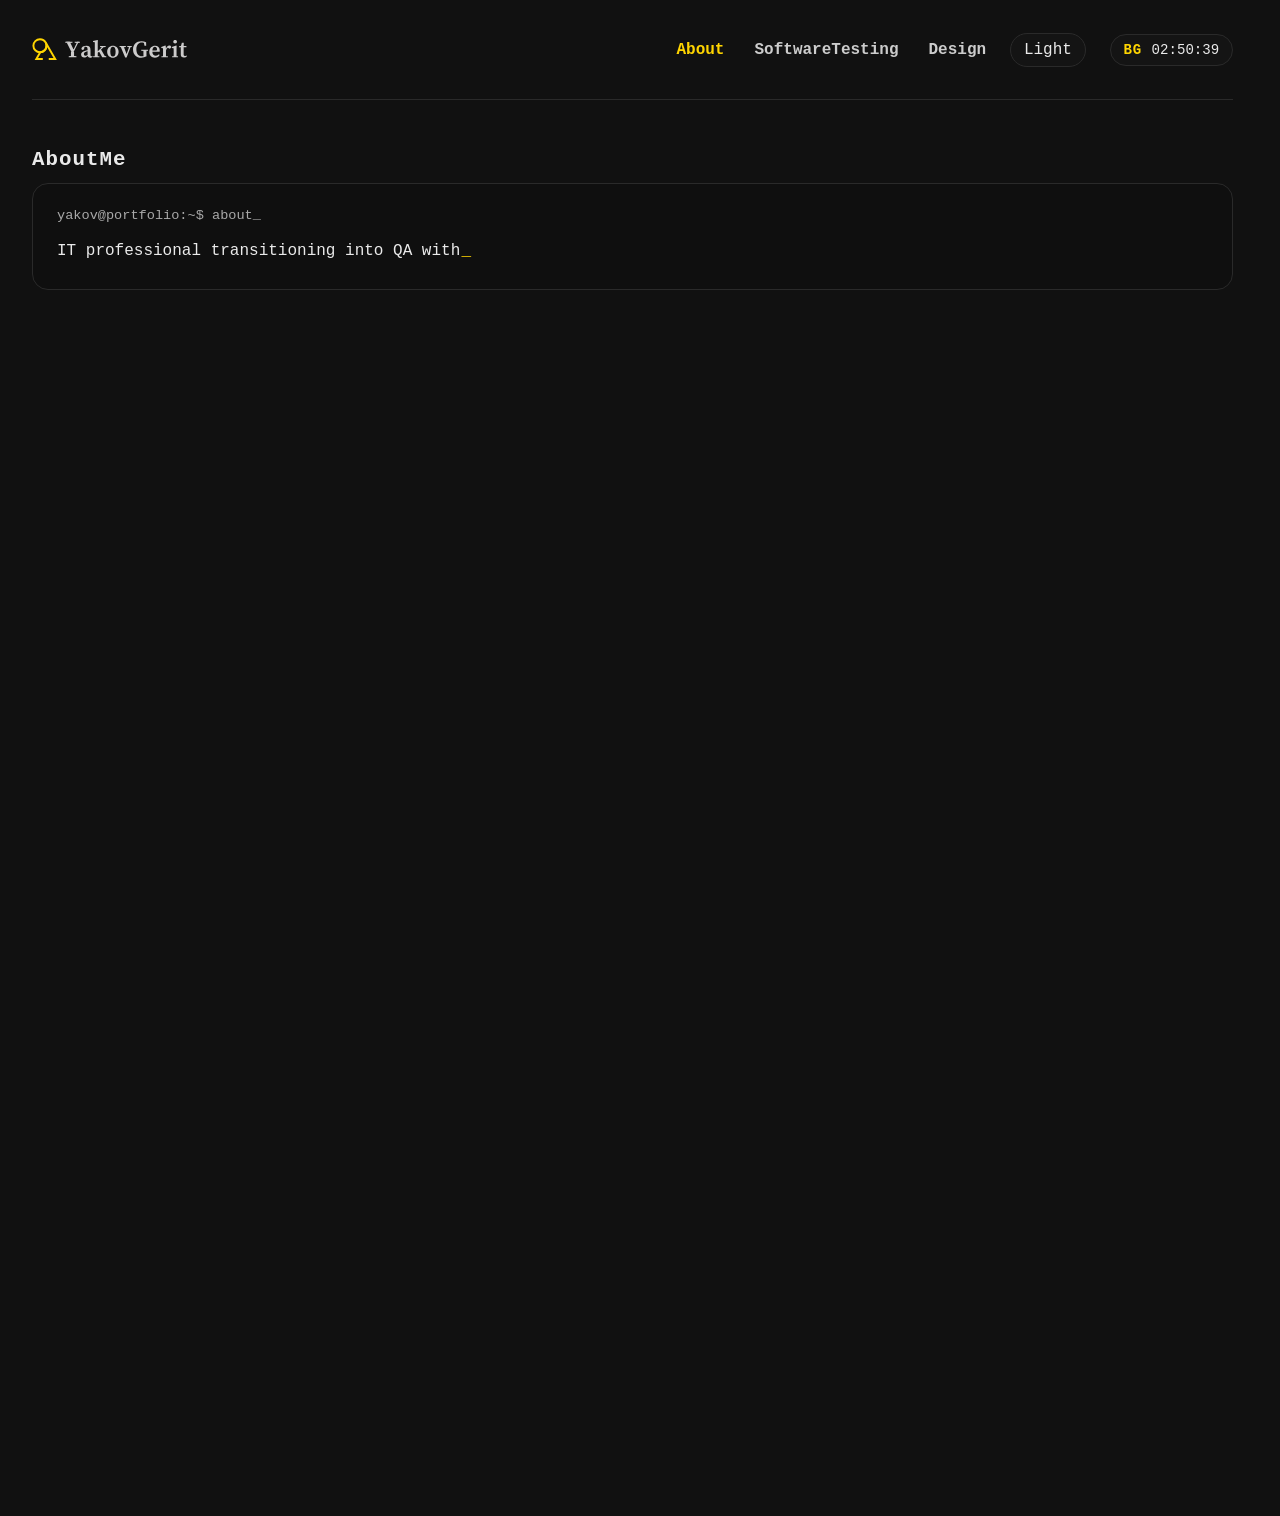
==== commit c52b9e0a: "Add bunch of stuff" ====
--- a/index.html
+++ b/index.html
@@ -49,7 +49,7 @@
     </div>
 </section>
 
-<section class="technologies">
+<section class="technologies reveal-after-about">
     <h2>Technologies</h2>
 
     <div class="card">
@@ -92,7 +92,7 @@
 </section>
 
 
-<section class="experience">
+<section class="experience reveal-after-about">
     <h2>Experiance</h2>
 
     <div class="card">
@@ -135,7 +135,7 @@
     </div>
 </section>
 
-<section class="education">
+<section class="education reveal-after-about">
     <h2>Education</h2>
 
     <div class="card">
--- a/style.css
+++ b/style.css
@@ -172,20 +172,16 @@
     position:absolute;
     left:0;
     bottom:-4px;
-    width:0%;
+    width:0;
     height:2px;
     background:#ffd500;
     background:var(--accent);
-    transition:width 0.2s ease;
+    transition:none;
 }
 
 nav a:hover::after,
 nav a:focus-visible::after{
-    width:0%;
-}
-
-nav a.is-active::after{
-    width:100%;
+    width:0;
 }
 
 .header-clock{
@@ -406,6 +402,22 @@
     animation:blink-cursor 0.95s steps(1, end) infinite;
 }
 
+body.home-intro-pending .reveal-after-about{
+    opacity:0;
+    transform:translateY(18px);
+    pointer-events:none;
+}
+
+.reveal-after-about{
+    transition:opacity 0.45s ease, transform 0.45s ease;
+}
+
+body.home-intro-ready .reveal-after-about{
+    opacity:1;
+    transform:translateY(0);
+    pointer-events:auto;
+}
+
 /* EXPERIENCE */
 
 .exp-header{
@@ -456,11 +468,15 @@
 }
 
 .exp-content{
-    display:none;
+    display:block;
     margin-top:0.75rem;
     padding-left:1.6rem;
     font-size:1.05rem;
     color:var(--text-soft);
+    max-height:0;
+    overflow:hidden;
+    opacity:0;
+    transition:max-height 0.32s ease, opacity 0.24s ease;
 }
 
 .exp-content p + p{
@@ -477,7 +493,7 @@
 }
 
 .exp-item.is-open .exp-content{
-    display:block;
+    opacity:1;
 }
 
 .certificate-trigger{
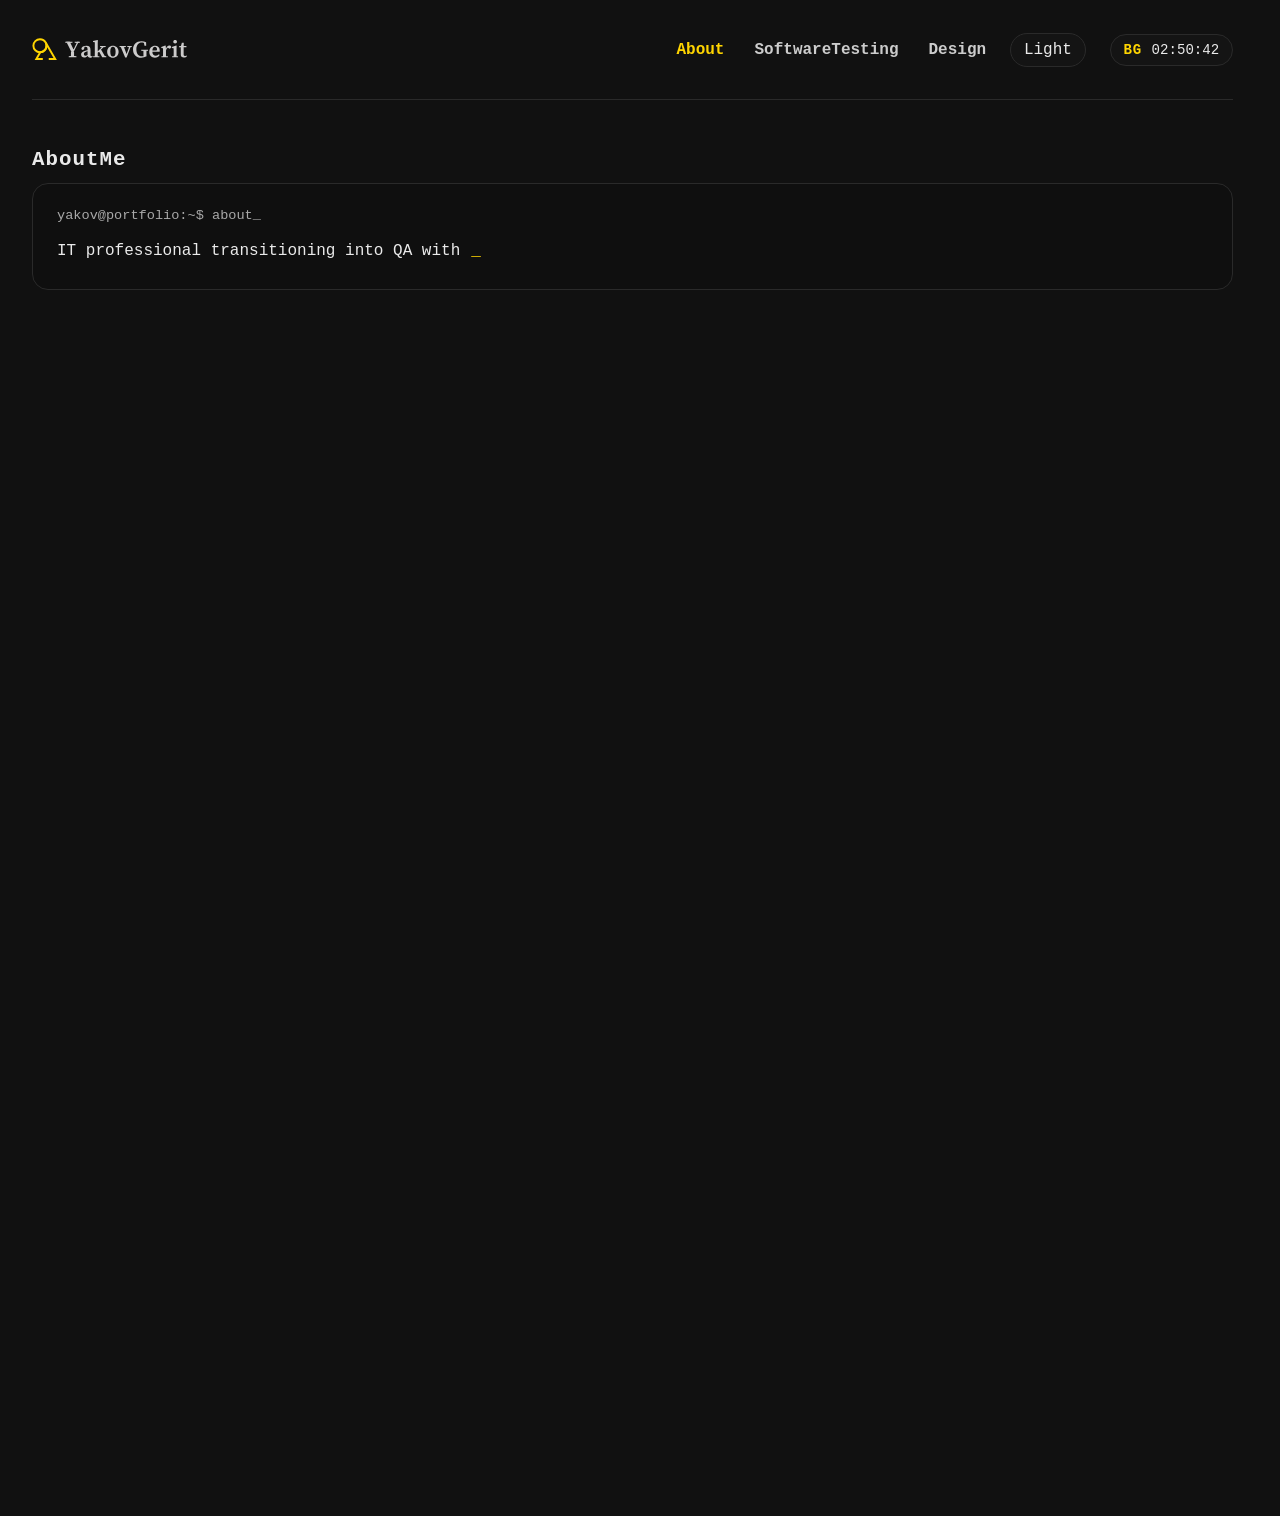
==== commit 9dea1aee: "Fav Icon Added" ====
--- a/index.html
+++ b/index.html
@@ -4,10 +4,11 @@
     <meta charset="UTF-8">
     <meta name="viewport" content="width=device-width, initial-scale=1.0">
     <title>Yakov Gerrit</title>
+    <link rel="icon" type="image/svg+xml" href="Fav.svg">
     <link rel="stylesheet" href="style.css?v=20260405">
 </head>
 
-<body>
+<body class="home-intro-pending">
 
 <div class="container">
 
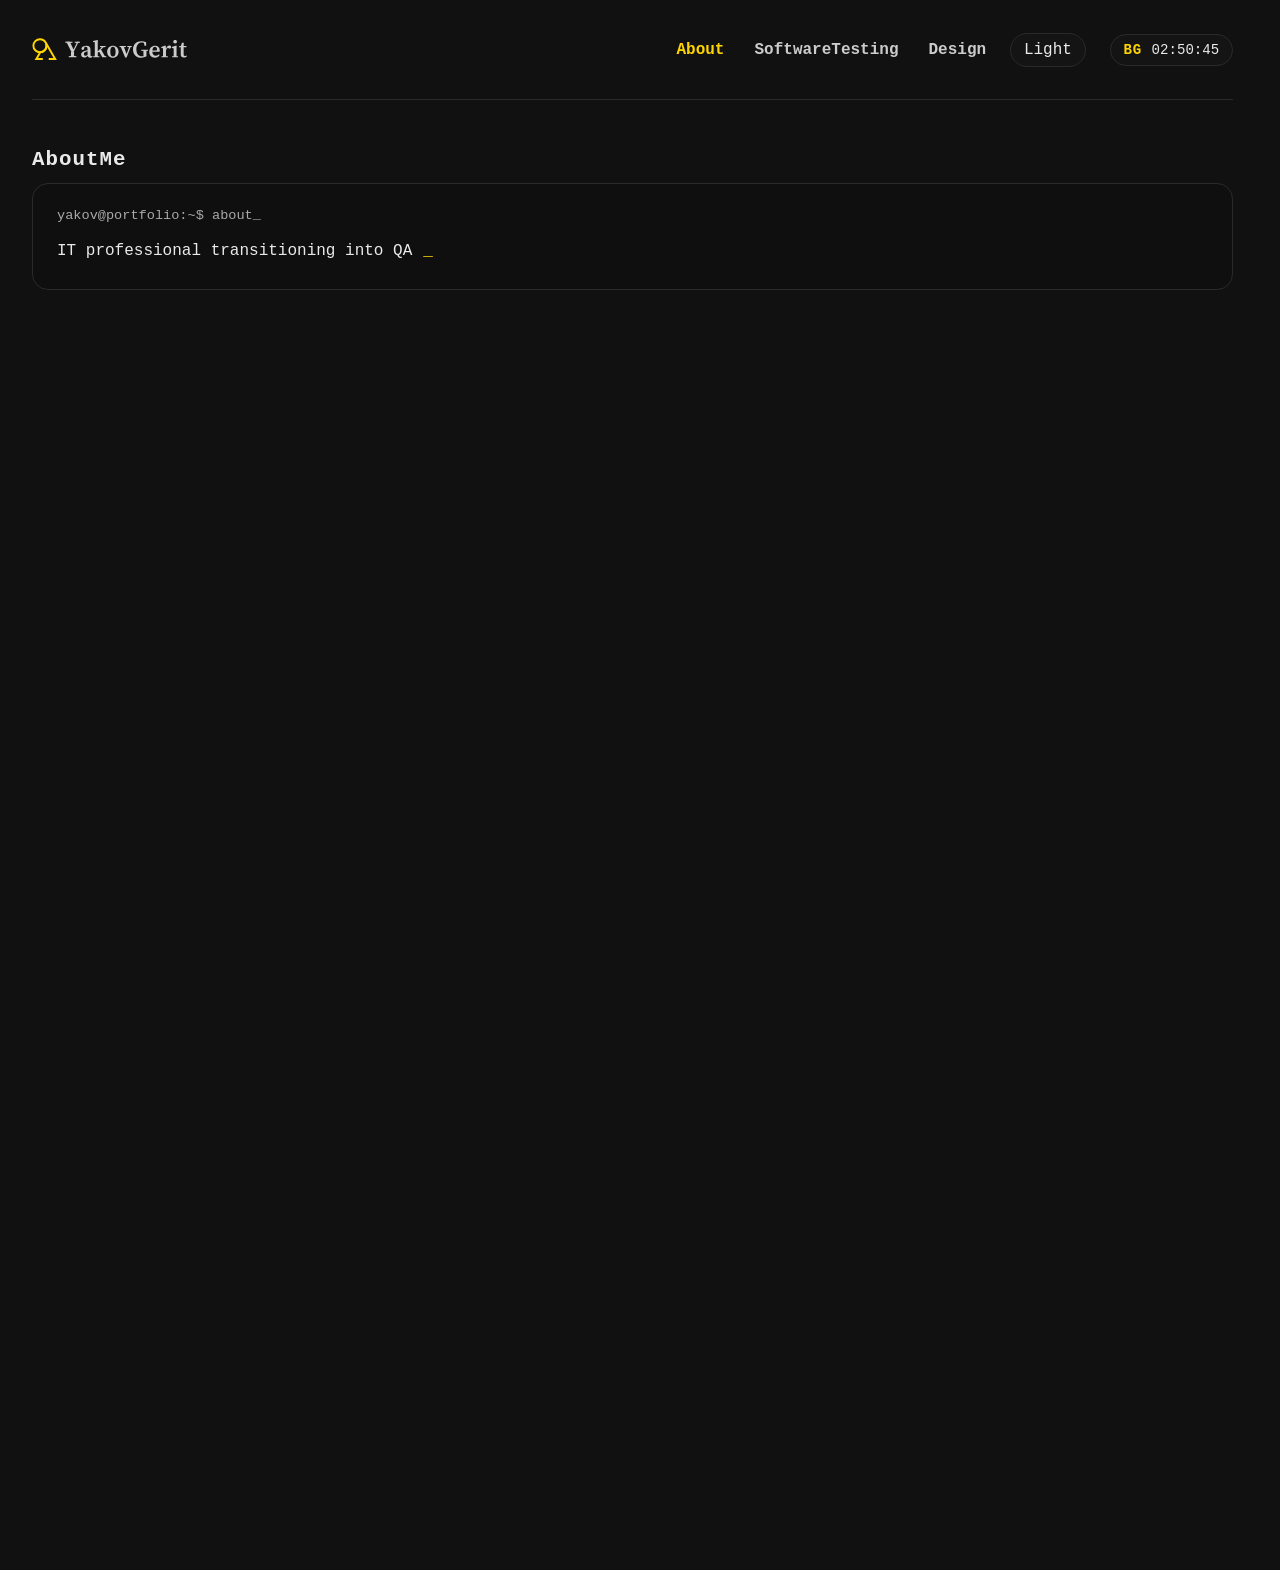
==== commit 5472380f: "Changes to Cards and Animations" ====
--- a/index.html
+++ b/index.html
@@ -123,13 +123,34 @@
             <div class="exp-header">
                 <span class="exp-toggle">+</span>
                 <div class="exp-heading">
-                    <div class="exp-role">QA Testing</div>
-                    <div class="exp-meta">Testing and reporting</div>
-                </div>
-            </div>
-            <div class="exp-content">
-                <p>Manual and automated testing</p>
-                <p>Bug tracking and reporting</p>
+                    <div class="exp-role">Graphic Designer/Technician</div>
+                    <div class="exp-meta">Xerox One | Sofia, Bulgaria | 03/2022 - 07/2025</div>
+                </div>
+            </div>
+            <div class="exp-content">
+                <ul class="exp-list">
+                    <li>Created and managed printing for academic materials and books.</li>
+                    <li>Diagnosed and resolved OS, software, and printer issues daily.</li>
+                    <li>Provided English-language support to a multicultural customer base.</li>
+                    <li>Designed and prepared print-ready layouts for medical books and journals, ensuring high-quality output.</li>
+                </ul>
+            </div>
+        </div>
+
+        <div class="exp-item">
+            <div class="exp-header">
+                <span class="exp-toggle">+</span>
+                <div class="exp-heading">
+                    <div class="exp-role">Graphic Designer</div>
+                    <div class="exp-meta">Smart Arts | 2019 - 03/2022</div>
+                </div>
+            </div>
+            <div class="exp-content">
+                <ul class="exp-list">
+                    <li>Managed branding and print projects in a high-paced environment.</li>
+                    <li>Optimized prepress and printing workflows to maintain efficiency and quality.</li>
+                    <li>Designed over 300 ready-for-print materials across a wide range of sizes and mediums, including posters, flyers, business cards, and branded content.</li>
+                </ul>
             </div>
         </div>
 
@@ -167,28 +188,20 @@
         </div>
 
         <div class="exp-item">
-            <div class="exp-header">
-                <span class="exp-toggle">+</span>
+            <div class="exp-header exp-header-static">
                 <div class="exp-heading">
                     <div class="exp-role">SoftUni</div>
                     <div class="exp-meta">Graphic Design Advanced</div>
                 </div>
             </div>
-            <div class="exp-content">
-                <p>Graphic Design Advanced</p>
-            </div>
-        </div>
-
-        <div class="exp-item">
-            <div class="exp-header">
-                <span class="exp-toggle">+</span>
+        </div>
+
+        <div class="exp-item">
+            <div class="exp-header exp-header-static">
                 <div class="exp-heading">
                     <div class="exp-role">Technical College Gabrovo</div>
                     <div class="exp-meta">High School Diploma</div>
                 </div>
-            </div>
-            <div class="exp-content">
-                <p>High School Diploma</p>
             </div>
         </div>
     </div>
--- a/style.css
+++ b/style.css
@@ -418,6 +418,22 @@
     pointer-events:auto;
 }
 
+body.page-sections-pending .reveal-on-load{
+    opacity:0;
+    transform:translateY(18px);
+    pointer-events:none;
+}
+
+.reveal-on-load{
+    transition:opacity 0.45s ease, transform 0.45s ease;
+}
+
+body.page-sections-ready .reveal-on-load{
+    opacity:1;
+    transform:translateY(0);
+    pointer-events:auto;
+}
+
 /* EXPERIENCE */
 
 .exp-header{
@@ -432,6 +448,24 @@
 
 .exp-header:hover{
     color:var(--accent);
+}
+
+.exp-header-static{
+    cursor:default;
+    margin-top:0;
+}
+
+.exp-header-static:hover{
+    color:inherit;
+}
+
+.education .exp-item:first-child .exp-header{
+    margin-top:0.4rem;
+}
+
+.education .exp-item + .exp-item{
+    margin-top:1.25rem;
+    padding-top:1.25rem;
 }
 
 .exp-item + .exp-item{
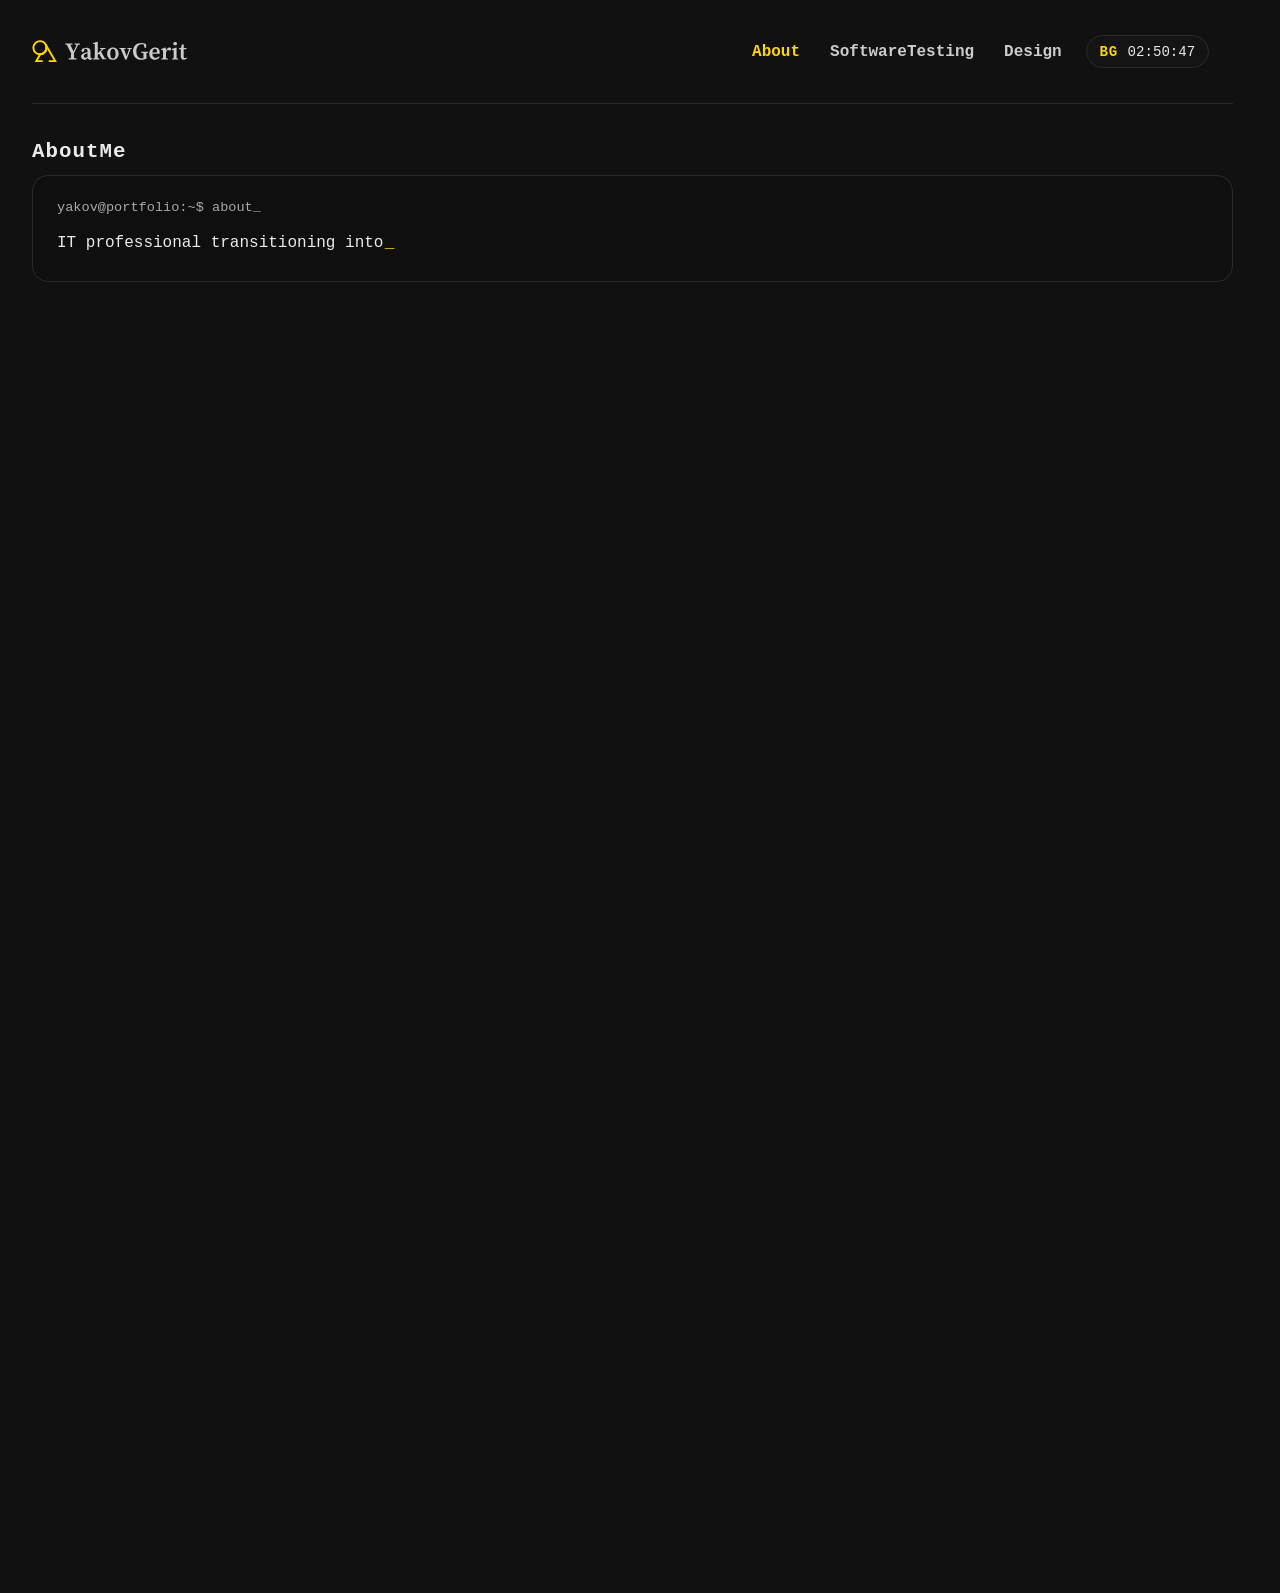
==== commit 4a88a059: "Changed new project" ====
--- a/index.html
+++ b/index.html
@@ -8,13 +8,13 @@
     <link rel="stylesheet" href="style.css?v=20260405">
 </head>
 
-<body class="home-intro-pending">
+<body class="home-intro-pending home-about-pending">
 
 <div class="container">
 
 <header>
     <a href="index.html" class="logo" aria-label="Yakov Gerrit home">
-        <img src="Logo1.svg" alt="Yakov Gerrit logo" data-theme-logo data-dark-logo="Logo1.svg" data-light-logo="Logo2.svg">
+        <img src="Logo1.svg" alt="Yakov Gerrit logo">
     </a>
 
     <button class="menu-toggle" type="button" data-menu-toggle aria-expanded="false" aria-label="Open menu">
@@ -27,10 +27,7 @@
         <a href="index.html" class="is-active">About</a>
         <a href="softwaretesting.html">SoftwareTesting</a>
         <a href="design.html">Design</a>
-        <button class="theme-toggle nav-theme-toggle" type="button" data-theme-toggle aria-label="Toggle light mode">Light</button>
     </nav>
-
-    <button class="theme-toggle desktop-theme-toggle" type="button" data-theme-toggle aria-label="Toggle light mode">Light</button>
 
     <div class="header-clock" data-bulgaria-clock>
         <span class="clock-label">BG</span>
@@ -39,7 +36,7 @@
 </header>
 
 
-<section class="about">
+<section class="about reveal-home-about">
     <h2>AboutMe</h2>
 
     <div class="card">
--- a/style.css
+++ b/style.css
@@ -24,30 +24,6 @@
     --file-icon:url("Icon_Dark.svg");
 }
 
-body.light-mode{
-    --bg:#f7f5ef;
-    --text:#171717;
-    --text-soft:#3f3f3f;
-    --accent:#ff7b00;
-    --border:#d8d1c3;
-    --border-soft:#e5ddd0;
-    --surface:#ffffff;
-    --surface-2:#fffdf8;
-    --surface-3:#f1e8da;
-    --surface-4:#faf6ee;
-    --surface-5:#f6f1e8;
-    --surface-6:#f3ede2;
-    --surface-7:#f1eadf;
-    --overlay:rgba(245, 240, 230, 0.55);
-    --clock-text:#3d3d3d;
-    --repo-soft:#3b3b3b;
-    --repo-muted:#666;
-    --code-text:#2c2c2c;
-    --code-line:#8b8b8b;
-    --code-comment:#7a7a7a;
-    --file-icon:url("Icon_Light.svg");
-}
-
 /* BODY */
 
 body{
@@ -66,7 +42,7 @@
 .container{
     max-width:1286px;
     margin:0 auto;
-    padding:2rem;
+    padding:0 2rem 2rem;
 }
 
 /* TYPOGRAPHY */
@@ -89,10 +65,15 @@
     grid-template-columns:auto 1fr auto auto;
     align-items:center;
     gap:1rem 1.5rem;
-    margin-bottom:3rem;
-    padding-bottom:2rem;
+    min-height:4.75rem;
+    margin-bottom:2.25rem;
+    padding-top:0.85rem;
+    padding-bottom:0.85rem;
     border-bottom:1px solid var(--border);
-    position:relative;
+    position:sticky;
+    top:0;
+    z-index:25;
+    background:var(--bg);
 }
 
 .logo{
@@ -104,17 +85,9 @@
 .logo img{
     display:block;
     width:14rem;
+    aspect-ratio:10 / 3;
     max-width:70%;
     height:auto;
-}
-
-.nav-theme-toggle{
-    display:none;
-}
-
-.desktop-theme-toggle{
-    display:inline-flex;
-    justify-self:end;
 }
 
 .menu-toggle{
@@ -210,20 +183,6 @@
     text-align:right;
 }
 
-.theme-toggle{
-    padding:0.45rem 0.8rem;
-    border:1px solid var(--border);
-    border-radius:999px;
-    background:var(--surface-5);
-    color:var(--text);
-    font:inherit;
-    cursor:pointer;
-}
-
-.theme-toggle:hover{
-    color:var(--accent);
-}
-
 /* SECTIONS */
 
 section{
@@ -258,6 +217,7 @@
 /* TERMINAL DOTS */
 
 .about .card::before,
+.technologies .card::before,
 .education .card::before,
 .experience .card::before,
 .terminal-card .card::before{
@@ -276,6 +236,7 @@
 }
 
 .about .card::after,
+.technologies .card::after,
 .education .card::after,
 .experience .card::after,
 .terminal-card .card::after{
@@ -296,6 +257,14 @@
     left:calc(1.5rem + 28ch);
 }
 
+.technologies .card::before{
+    content:"yakov@portfolio:~$ technologies";
+}
+
+.technologies .card::after{
+    left:calc(1.5rem + 31ch);
+}
+
 .experience .card::before{
     content:"yakov@portfolio:~$ experience";
 }
@@ -326,6 +295,30 @@
 
 .design-gallery .card::after{
     left:calc(1.5rem + 32ch);
+}
+
+.social-gallery .card::before{
+    content:"yakov@portfolio:~$ social-media";
+}
+
+.social-gallery .card::after{
+    left:calc(1.5rem + 31ch);
+}
+
+.branding-gallery .card::before{
+    content:"yakov@portfolio:~$ branding";
+}
+
+.branding-gallery .card::after{
+    left:calc(1.5rem + 27ch);
+}
+
+.interior-gallery .card::before{
+    content:"yakov@portfolio:~$ interior-design";
+}
+
+.interior-gallery .card::after{
+    left:calc(1.5rem + 34ch);
 }
 
 .testing-focus .card::before{
@@ -400,6 +393,22 @@
     margin-left:0.08rem;
     color:var(--accent);
     animation:blink-cursor 0.95s steps(1, end) infinite;
+}
+
+body.home-about-pending .reveal-home-about{
+    opacity:0;
+    transform:translateY(18px);
+    pointer-events:none;
+}
+
+.reveal-home-about{
+    transition:opacity 0.45s ease, transform 0.45s ease;
+}
+
+body.home-about-ready .reveal-home-about{
+    opacity:1;
+    transform:translateY(0);
+    pointer-events:auto;
 }
 
 body.home-intro-pending .reveal-after-about{
@@ -753,7 +762,7 @@
 .design-grid{
     display:grid;
     grid-template-columns:repeat(12, minmax(0, 1fr));
-    gap:1rem;
+    gap:0.85rem;
 }
 
 .design-tile{
@@ -770,6 +779,34 @@
 
 .design-tile-wide{
     grid-column:span 8;
+}
+
+.social-grid .design-tile{
+    grid-column:span 6;
+}
+
+.branding-grid .design-tile{
+    grid-column:span 6;
+}
+
+.branding-grid .design-tile-large{
+    grid-column:span 6;
+}
+
+.branding-grid .design-tile-wide{
+    grid-column:span 12;
+}
+
+.interior-grid .design-tile{
+    grid-column:span 4;
+}
+
+.interior-grid .design-tile-large{
+    grid-column:span 8;
+}
+
+.interior-grid .design-tile-wide{
+    grid-column:span 12;
 }
 
 .design-art{
@@ -793,6 +830,28 @@
         linear-gradient(90deg, color-mix(in srgb, var(--text) 7%, transparent) 1px, transparent 1px);
     background-size:1.6rem 1.6rem;
     opacity:0.55;
+}
+
+.design-media{
+    border-radius:0.9rem;
+    border:1px solid var(--border);
+    overflow:hidden;
+}
+
+.design-image{
+    display:block;
+    width:100%;
+    min-height:13rem;
+    object-fit:cover;
+    transition:transform 0.35s ease, box-shadow 0.35s ease;
+}
+
+.design-tile-large .design-image{
+    min-height:18rem;
+}
+
+.design-tile:hover .design-image{
+    transform:scale(1.03);
 }
 
 .design-art-1{
@@ -1050,15 +1109,17 @@
 
 @media (max-width: 900px){
     .container{
-        padding:1.25rem;
+        padding:0 1.25rem 1.25rem;
     }
 
     header{
         grid-template-columns:auto 1fr auto;
         align-items:center;
         gap:0.9rem 1rem;
+        min-height:4.35rem;
         margin-bottom:2.25rem;
-        padding-bottom:1.2rem;
+        padding-top:0.75rem;
+        padding-bottom:0.75rem;
     }
 
     .logo img{
@@ -1116,28 +1177,11 @@
         background:var(--surface-5);
     }
 
-    .header-clock,
-    .nav-theme-toggle{
-        font-size:0.82rem;
-    }
-
     .header-clock{
         grid-column:1 / -1;
         grid-row:2;
         justify-self:start;
         display:none;
-    }
-
-    .nav-theme-toggle{
-        display:inline-flex;
-        align-items:center;
-        justify-content:center;
-        margin-top:0.3rem;
-        margin-left:0;
-    }
-
-    header > .desktop-theme-toggle{
-        display:none !important;
     }
 
     h2{
@@ -1190,6 +1234,7 @@
 
     .design-grid{
         grid-template-columns:repeat(8, minmax(0, 1fr));
+        gap:0.8rem;
     }
 
     .design-tile,
@@ -1197,11 +1242,30 @@
     .design-tile-wide{
         grid-column:span 4;
     }
+
+    .social-grid .design-tile{
+        grid-column:span 4;
+    }
+
+    .branding-grid .design-tile{
+        grid-column:span 4;
+    }
+
+    .branding-grid .design-tile-large,
+    .branding-grid .design-tile-wide,
+    .interior-grid .design-tile-wide{
+        grid-column:span 8;
+    }
+
+    .interior-grid .design-tile,
+    .interior-grid .design-tile-large{
+        grid-column:span 4;
+    }
 }
 
 @media (max-width: 640px){
     .container{
-        padding:1rem 0.85rem;
+        padding:0 0.85rem 1rem;
     }
 
     h2{
@@ -1226,7 +1290,6 @@
         font-size:0.92rem;
     }
 
-    .nav-theme-toggle,
     .header-clock{
         padding:0.42rem 0.72rem;
     }
@@ -1249,6 +1312,7 @@
     }
 
     .about .card::before,
+    .technologies .card::before,
     .education .card::before,
     .experience .card::before,
     .terminal-card .card::before{
@@ -1257,6 +1321,7 @@
     }
 
     .about .card::after,
+    .technologies .card::after,
     .education .card::after,
     .experience .card::after,
     .terminal-card .card::after{
@@ -1271,6 +1336,10 @@
         left:calc(1.1rem + 28ch);
     }
 
+    .technologies .card::after{
+        left:calc(1.1rem + 31ch);
+    }
+
     .experience .card::after{
         left:calc(1.1rem + 29ch);
     }
@@ -1285,6 +1354,10 @@
 
     .testing-projects .card::after{
         left:calc(1.1rem + 32ch);
+    }
+
+    .interior-gallery .card::after{
+        left:calc(1.1rem + 34ch);
     }
 
     .repo-topbar{
@@ -1324,6 +1397,11 @@
         min-height:11rem;
     }
 
+    .design-image,
+    .design-tile-large .design-image{
+        min-height:11rem;
+    }
+
     .design-tile figcaption{
         flex-direction:column;
         gap:0.25rem;
@@ -1398,7 +1476,7 @@
 
 @media (max-width: 480px){
     .container{
-        padding:0.85rem 0.7rem 1.2rem;
+        padding:0 0.7rem 1.2rem;
     }
 
     .logo img{
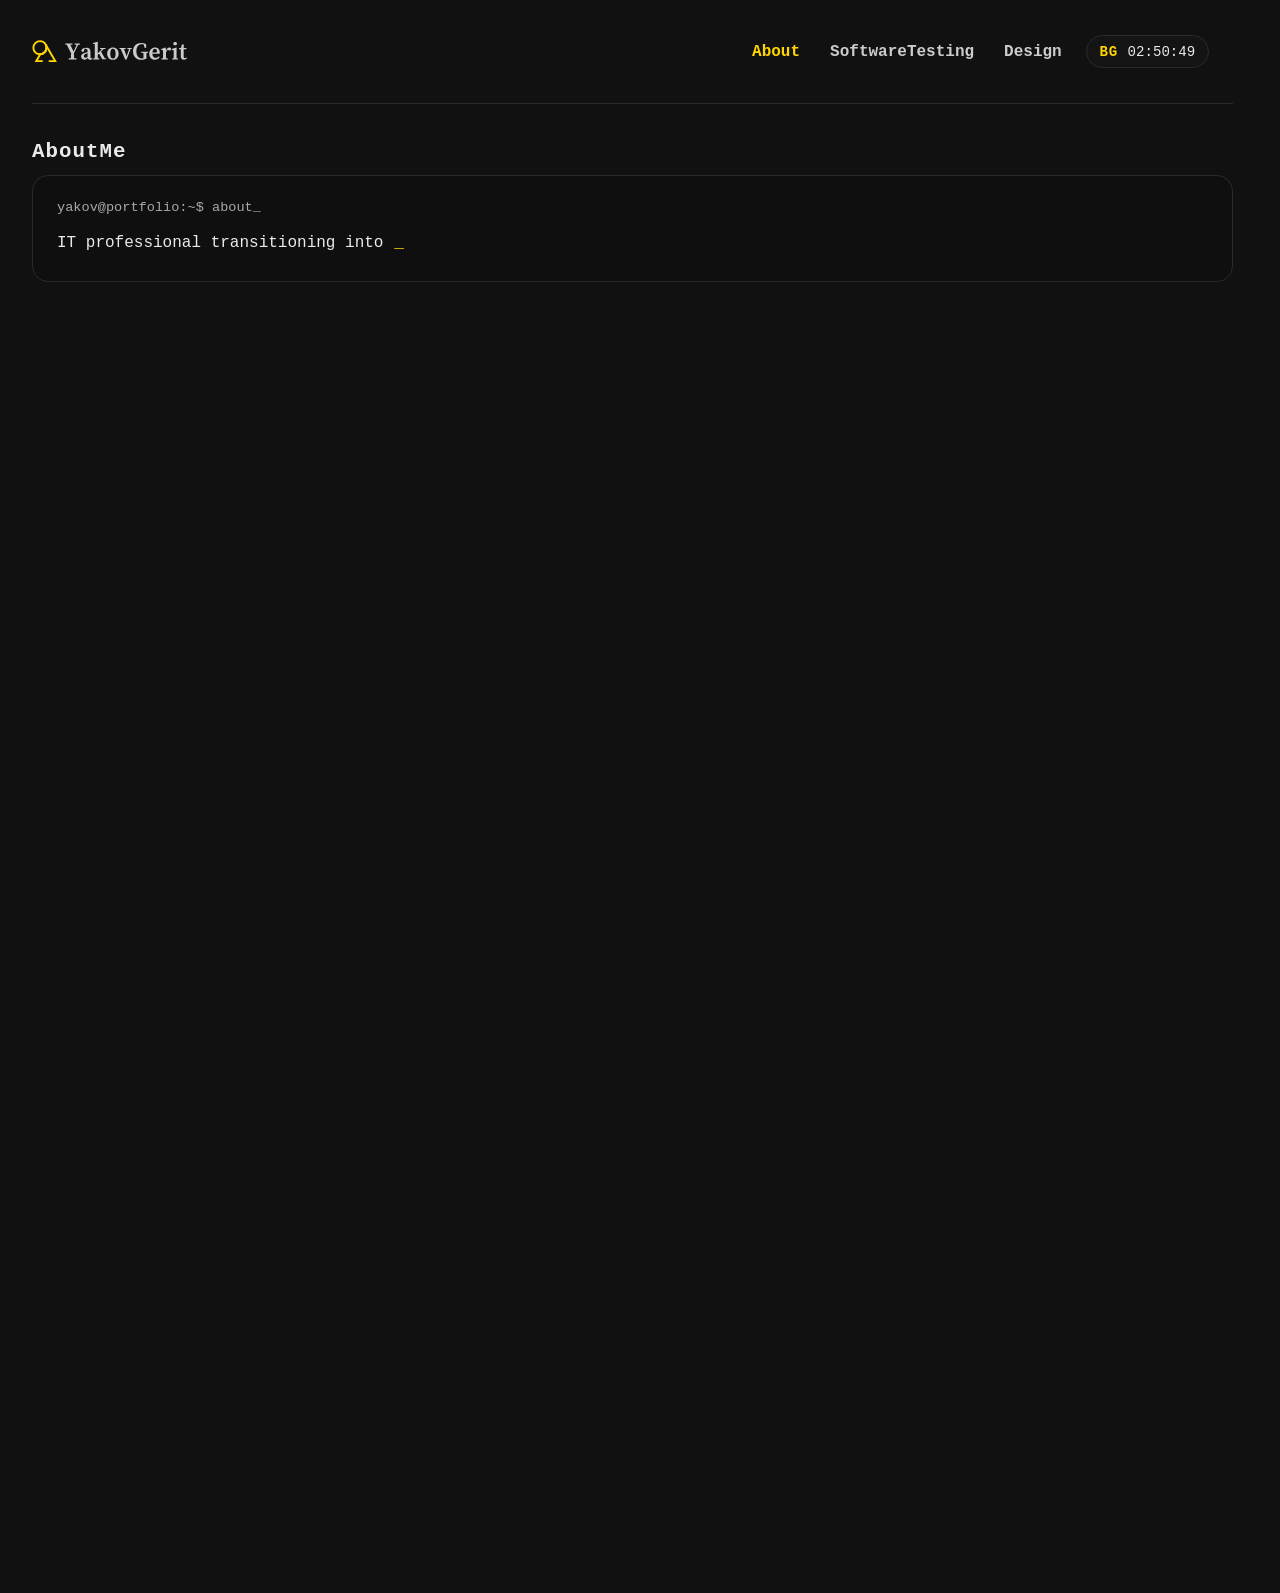
==== commit 7fd12d28: "Update design gallery and mobile image viewer" ====
--- a/index.html
+++ b/index.html
@@ -177,8 +177,8 @@
                     <li>Logged and tracked defects using Jira.</li>
                     <li>Applied version control through Git/GitHub for managing test scripts and documentation.</li>
                 </ul>
-                <button class="certificate-trigger" type="button" data-image-modal-target="qa-complete-certificate.jpeg" data-image-modal-label="QA Complete Certificate">
-                    <img src="qa-complete-certificate.jpeg" alt="QA Complete certificate preview">
+                <button class="certificate-trigger" type="button" data-image-modal-target="qa-complete-certificate-web.jpg" data-image-modal-label="QA Complete Certificate">
+                    <img src="qa-complete-certificate-web.jpg" alt="QA Complete certificate preview">
                     <span>Open Certificate</span>
                 </button>
             </div>
@@ -211,7 +211,10 @@
     <div class="image-modal-panel" role="dialog" aria-modal="true" aria-labelledby="image-modal-title">
         <div class="image-modal-header">
             <h3 class="image-modal-title" id="image-modal-title">Certificate</h3>
-            <button class="image-modal-close" type="button" aria-label="Close certificate preview" data-close-image-modal>X</button>
+            <div class="image-modal-actions">
+                <button class="image-modal-zoom" type="button" data-image-modal-zoom aria-label="Zoom image">Zoom</button>
+                <button class="image-modal-close" type="button" aria-label="Close certificate preview" data-close-image-modal>X</button>
+            </div>
         </div>
         <div class="image-modal-body">
             <img id="image-modal-view" src="" alt="">
--- a/style.css
+++ b/style.css
@@ -833,9 +833,12 @@
 }
 
 .design-media{
+    display:block;
     border-radius:0.9rem;
     border:1px solid var(--border);
     overflow:hidden;
+    cursor:pointer;
+    touch-action:manipulation;
 }
 
 .design-image{
@@ -969,6 +972,7 @@
 
 .code-modal-code{
     padding:0.75rem 0;
+    padding-right:1rem;
     font-family:"Consolas","Courier New",monospace;
     tab-size:4;
     font-size:0.93rem;
@@ -1020,6 +1024,13 @@
     font-size:1rem;
 }
 
+.image-modal-actions{
+    display:flex;
+    align-items:center;
+    gap:0.6rem;
+}
+
+.image-modal-zoom,
 .image-modal-close{
     min-width:2.25rem;
     height:2.25rem;
@@ -1031,21 +1042,48 @@
     font:inherit;
 }
 
+.image-modal-zoom{
+    padding:0 0.8rem;
+    min-width:auto;
+}
+
+.image-modal-zoom:hover,
 .image-modal-close:hover{
     color:var(--accent);
 }
 
 .image-modal-body{
     padding:1rem;
-    overflow:auto;
+    overflow:hidden;
+    display:flex;
+    align-items:center;
+    justify-content:center;
 }
 
 .image-modal-body img{
     display:block;
     width:100%;
+    max-width:100%;
+    max-height:calc(100vh - 10rem);
     height:auto;
     border-radius:0.7rem;
     border:1px solid var(--border-soft);
+    cursor:zoom-in;
+    transition:transform 0.2s ease;
+}
+
+.image-modal.is-zoomed .image-modal-body{
+    overflow:auto;
+    align-items:flex-start;
+    justify-content:flex-start;
+}
+
+.image-modal.is-zoomed .image-modal-body img{
+    max-width:none;
+    max-height:none;
+    cursor:zoom-out;
+    transform:scale(1.6);
+    transform-origin:top left;
 }
 
 .code-line{
@@ -1399,7 +1437,9 @@
 
     .design-image,
     .design-tile-large .design-image{
-        min-height:11rem;
+        min-height:0;
+        height:auto;
+        object-fit:contain;
     }
 
     .design-tile figcaption{
